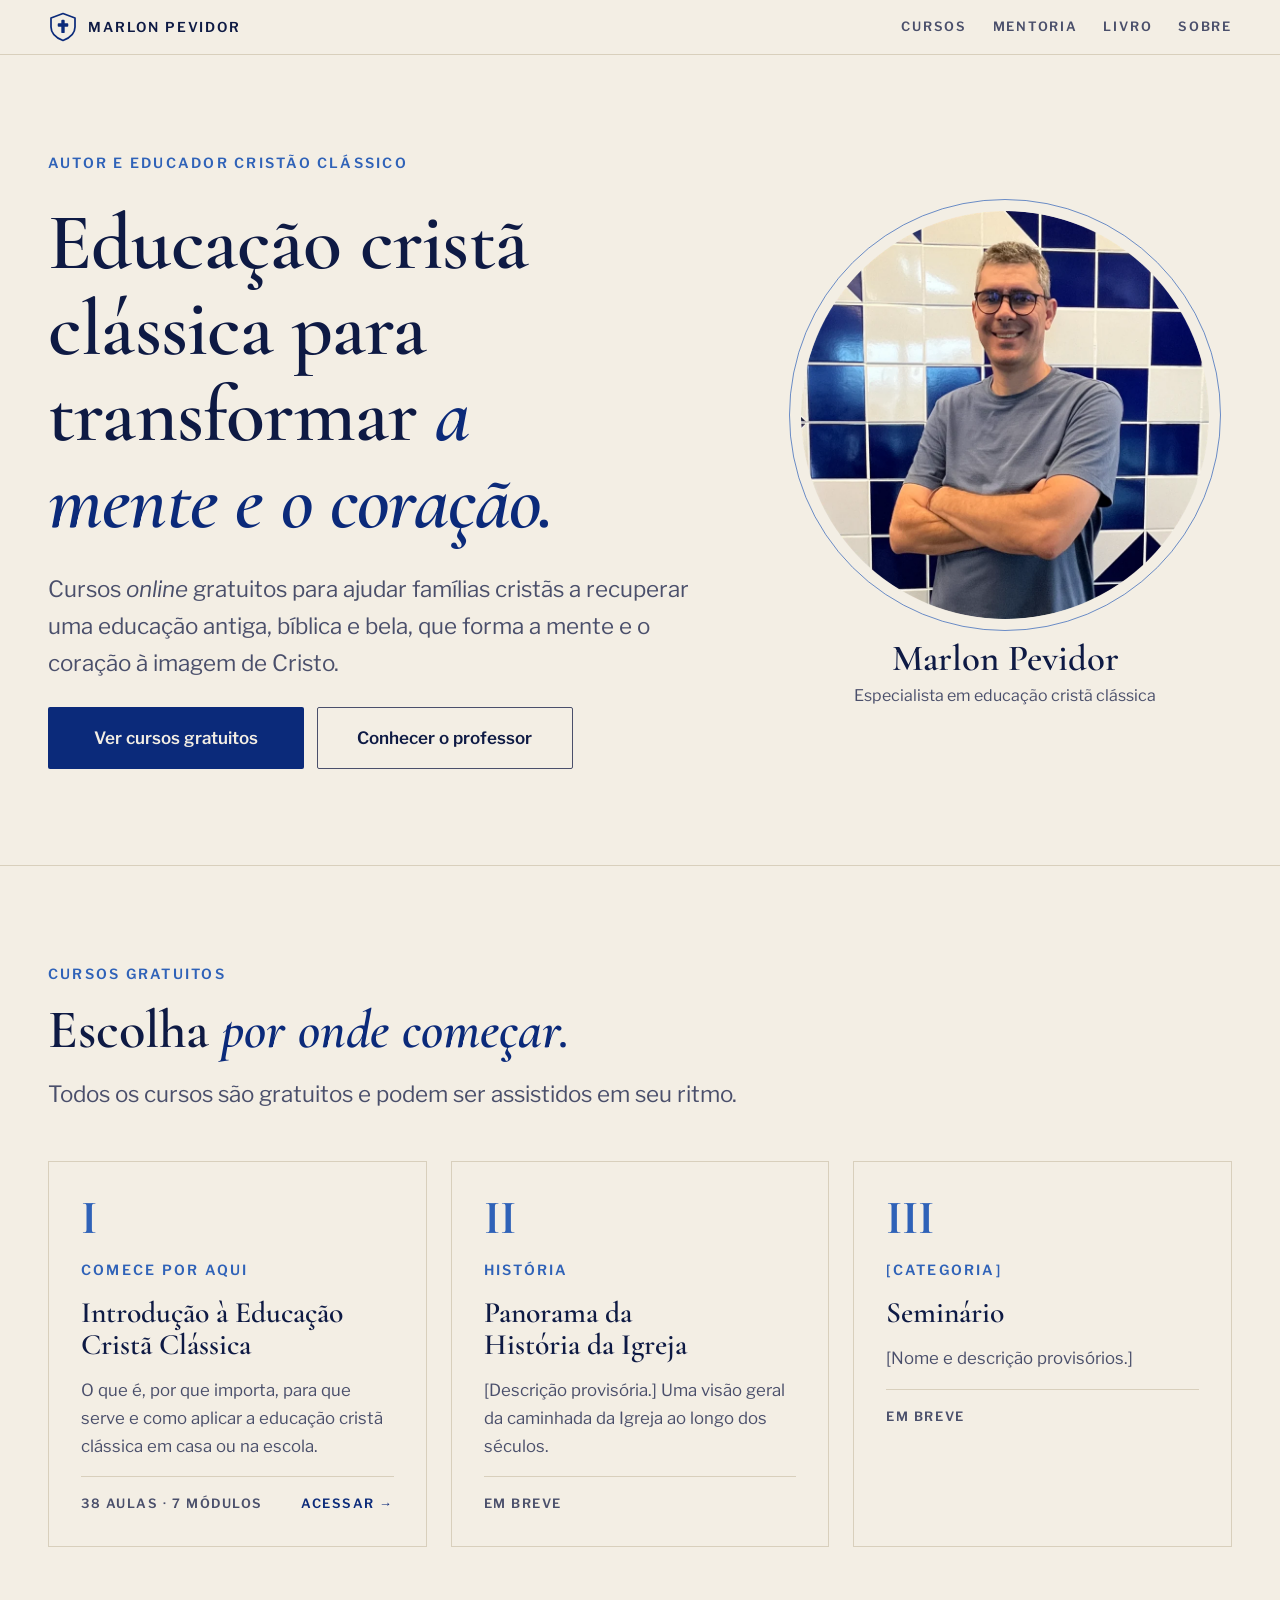
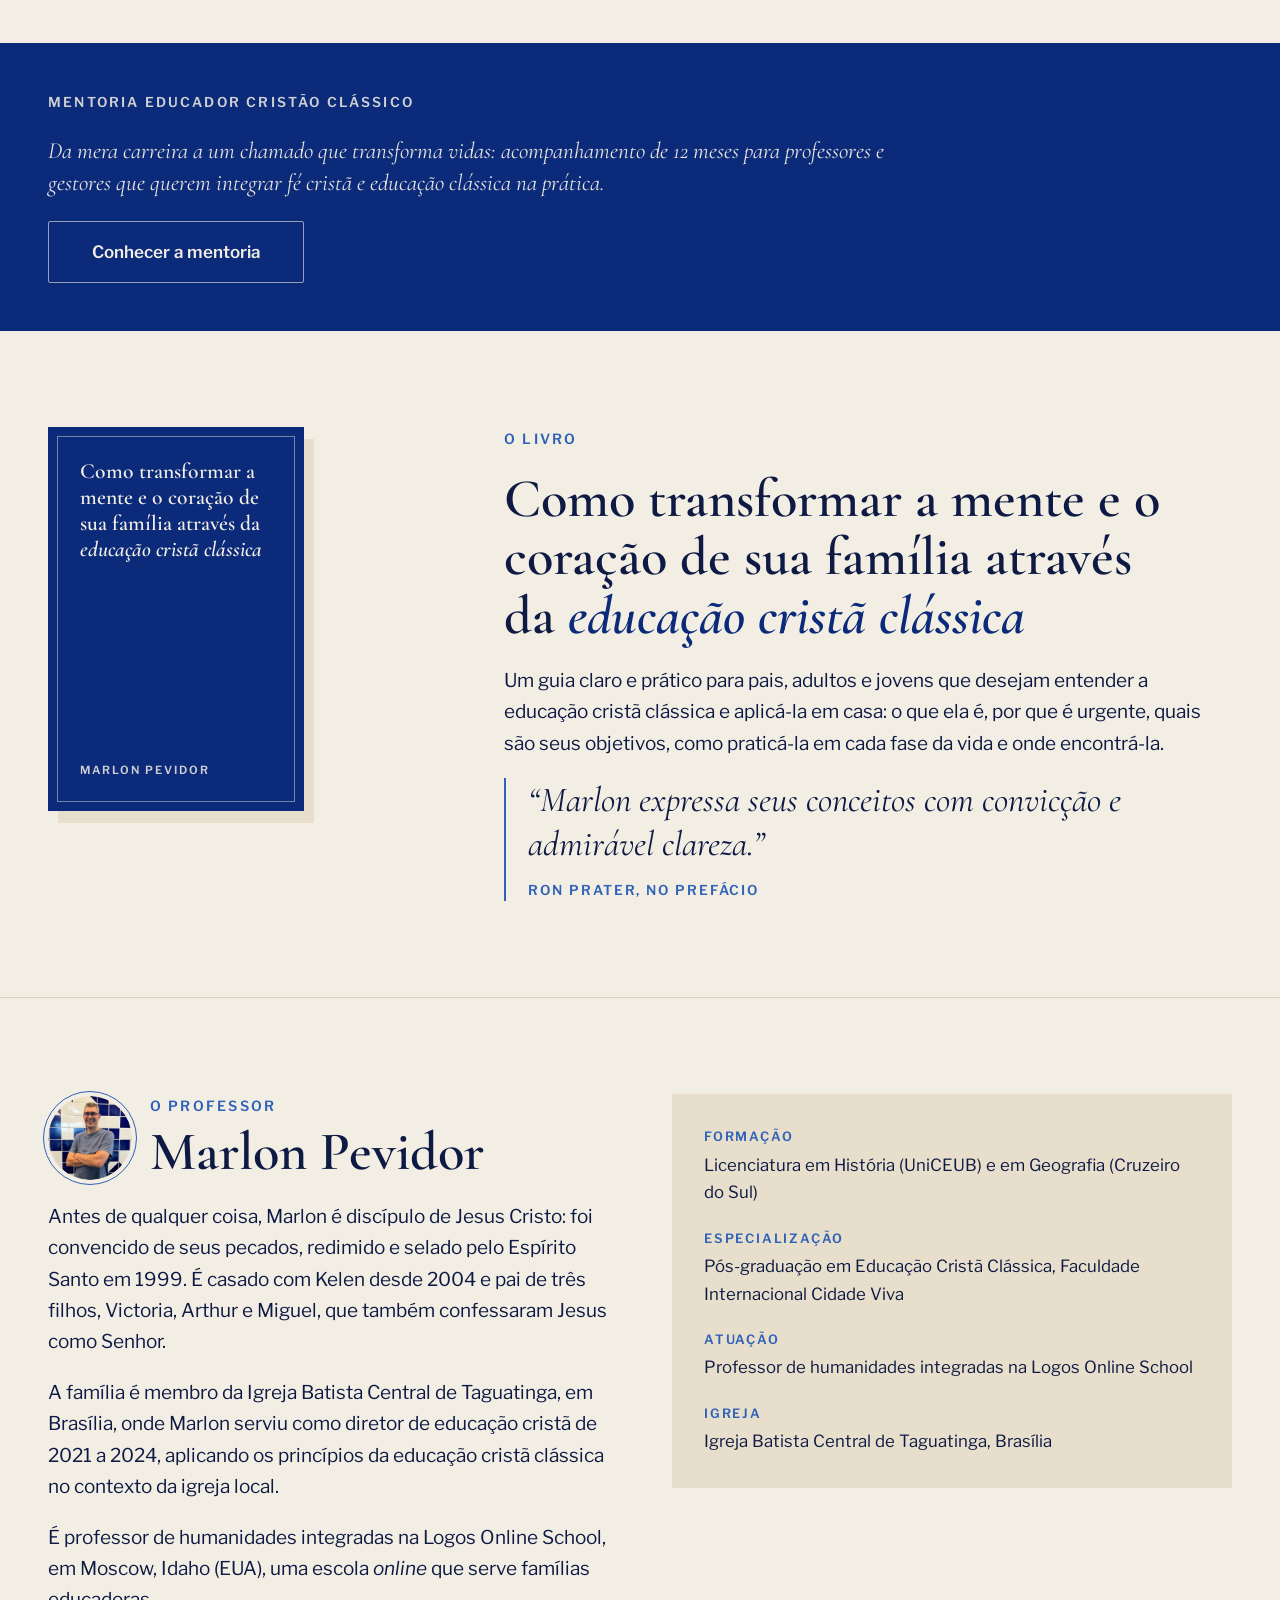
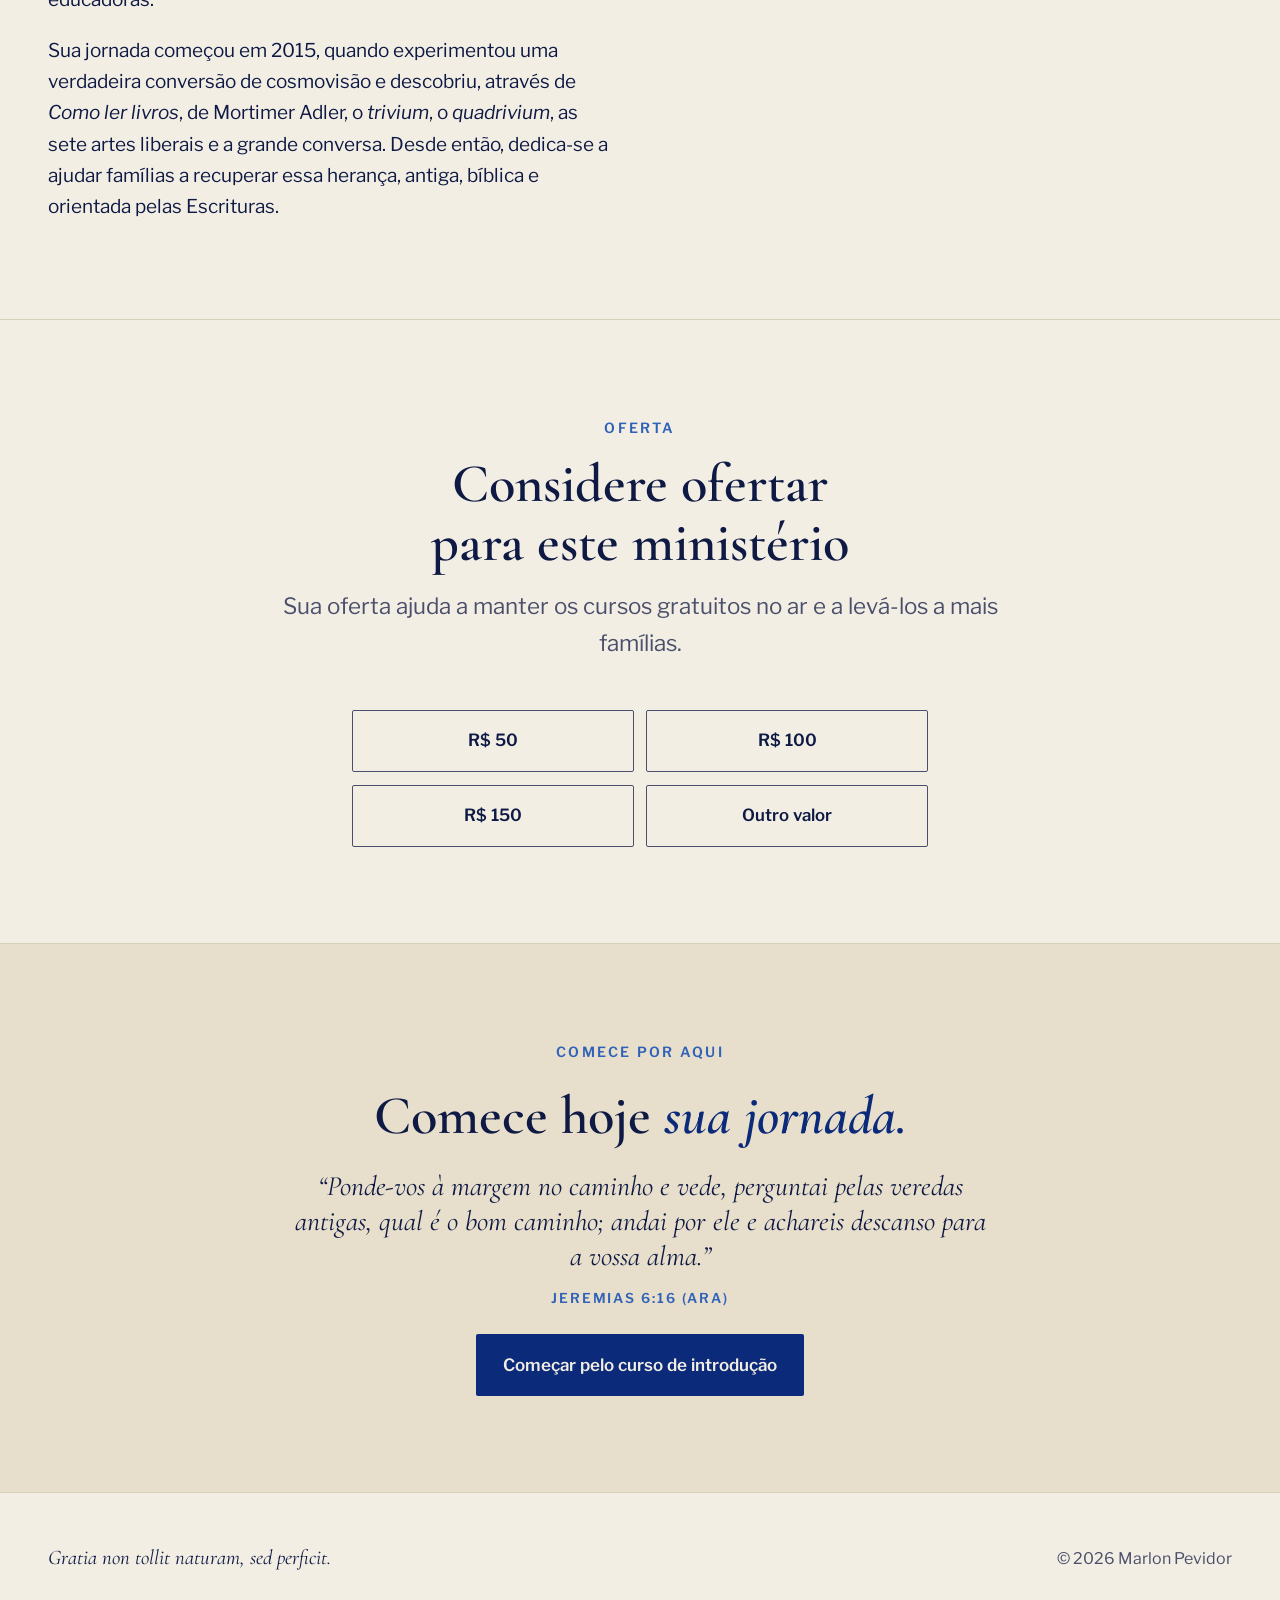
==== index.html @ e021adc0 "Página inicial: Mentoria desce até a faixa, nome abaixo da foto, foto ao lado de "O professor" - Men" ====
<!doctype html>
<html lang="pt-BR">
<head>
<meta charset="utf-8">
<meta name="viewport" content="width=device-width, initial-scale=1, viewport-fit=cover">
<title>Marlon Pevidor · Educação Cristã Clássica</title>
<meta name="description" content="Cursos online gratuitos de educação cristã clássica e história da Igreja, com o professor Marlon Pevidor.">
<link rel="canonical" href="https://marlonpevidor.pages.dev/">
<meta property="og:type" content="website">
<meta property="og:locale" content="pt_BR">
<meta property="og:site_name" content="Marlon Pevidor">
<meta property="og:url" content="https://marlonpevidor.pages.dev/">
<meta property="og:title" content="Marlon Pevidor · Educação Cristã Clássica">
<meta property="og:description" content="Cursos online gratuitos para formar a mente e o coração de sua família.">
<meta property="og:image" content="https://marlonpevidor.pages.dev/compartilhar.png?v=9">
<meta property="og:image:width" content="1200">
<meta property="og:image:height" content="630">
<meta name="twitter:card" content="summary_large_image">
<script>
  // Links antigos (…/#aula-3) continuam funcionando
  if (/^#aula-\d+$/.test(location.hash)) location.replace("iecc/" + location.hash);
</script>
<link rel="icon" href="favicon.svg" type="image/svg+xml">
<link rel="icon" href="favicon-32.png" type="image/png" sizes="32x32">
<link rel="icon" href="icon-192.png" type="image/png" sizes="192x192">
<link rel="apple-touch-icon" href="apple-touch-icon.png">
<link rel="preconnect" href="https://fonts.googleapis.com">
<link rel="preconnect" href="https://fonts.gstatic.com" crossorigin>
<link rel="stylesheet" href="https://fonts.googleapis.com/css2?family=Cormorant+Garamond:ital,wght@0,500;0,600;0,700;1,500;1,600&family=Libre+Franklin:wght@400;500;600&display=swap">
<link rel="stylesheet" href="estilo.css">
</head>
<body>

<header class="topbar">
  <div class="wrap">
    <a class="brand" href="./" title="Página inicial"><svg class="crest" viewBox="0 0 40 40" aria-hidden="true"><path d="M20 2 L36 8 V20 C36 29 28 35 20 38 C12 35 4 29 4 20 V8 Z" fill="none" stroke="currentColor" stroke-width="2.3" stroke-linejoin="round"/><g transform="translate(9.76 8.96) scale(0.08)" fill="currentColor"><path d="M216,92v24a16,16,0,0,1-16,16H156v92a16,16,0,0,1-16,16H116a16,16,0,0,1-16-16V132H56a16,16,0,0,1-16-16V92A16,16,0,0,1,56,76h44V32a16,16,0,0,1,16-16h24a16,16,0,0,1,16,16V76h44A16,16,0,0,1,216,92Z"/></g></svg><span>Marlon Pevidor</span></a>
    <nav aria-label="Menu">
      <a href="#cursos">Cursos</a>
      <a href="#mentoria">Mentoria</a>
      <a href="#livro">Livro</a>
      <a href="#professor">Sobre</a>
    </nav>
  </div>
</header>

<main id="inicio">

  <section class="hero">
    <div class="wrap">
      <div class="hero-copy">
        <p class="caps">Autor e educador cristão clássico</p>
        <h1>Educação cristã clássica para transformar <em>a mente e o coração.</em></h1>
        <p class="lede">Cursos <em>online</em> gratuitos para ajudar famílias cristãs a recuperar uma educação antiga, bíblica e bela, que forma a mente e o coração à imagem de Cristo.</p>
        <div class="actions">
          <a class="btn btn-primary" href="#cursos">Ver cursos gratuitos</a>
          <a class="btn btn-ghost" href="#professor">Conhecer o professor</a>
        </div>
      </div>
      <figure class="portrait">
        <span class="ring"><img src="assets/marlon.webp" alt="Professor Marlon Pevidor sorrindo, de óculos e braços cruzados, diante de uma parede de azulejos azuis e creme" width="840" height="840"></span>
        <figcaption>
          <strong>Marlon Pevidor</strong>
          <span>Especialista em educação cristã clássica</span>
        </figcaption>
      </figure>
    </div>
  </section>

  <section id="cursos">
    <div class="wrap">
      <div class="head">
        <p class="caps">Cursos gratuitos</p>
        <h2>Escolha <em>por onde começar.</em></h2>
        <p class="lede">Todos os cursos são gratuitos e podem ser assistidos em seu ritmo.</p>
      </div>
      <div class="pillars">
        <a class="pillar" href="iecc/">
          <span class="numeral" aria-hidden="true">I</span>
          <p class="caps">Comece por aqui</p>
          <h3>Introdução à Educação Cristã Clássica</h3>
          <p>O que é, por que importa, para que serve e como aplicar a educação cristã clássica em casa ou na escola.</p>
          <div class="go"><span>38 aulas · 7 módulos</span><span>Acessar →</span></div>
        </a>
        <div class="pillar">
          <span class="numeral" aria-hidden="true">II</span>
          <p class="caps">História</p>
          <h3>Panorama da História da Igreja</h3>
          <p>[Descrição provisória.] Uma visão geral da caminhada da Igreja ao longo dos séculos.</p>
          <div class="go"><span>Em breve</span></div>
        </div>
        <div class="pillar">
          <span class="numeral" aria-hidden="true">III</span>
          <p class="caps">[Categoria]</p>
          <h3>Seminário</h3>
          <p>[Nome e descrição provisórios.]</p>
          <div class="go"><span>Em breve</span></div>
        </div>
      </div>
    </div>
  </section>

  <section class="band" id="mentoria" aria-label="Mentoria">
    <div class="wrap">
      <span class="label">Mentoria Educador Cristão Clássico</span>
      <p class="note">Da mera carreira a um chamado que transforma vidas: acompanhamento de 12 meses para professores e gestores que querem integrar fé cristã e educação clássica na prática.</p>
      <div class="actions"><a class="btn btn-ghost band-btn" href="mentoria/">Conhecer a mentoria</a></div>
    </div>
  </section>

  <section class="about" id="livro">
    <div class="wrap">
      <div class="book-cover" aria-hidden="true">
        <div class="t">Como transformar a mente e o coração de sua família através da <em>educação cristã clássica</em></div>
        <div class="a">Marlon Pevidor</div>
      </div>
      <div class="stack">
        <p class="caps">O livro</p>
        <h2>Como transformar a mente e o coração de sua família através da <em>educação cristã clássica</em></h2>
        <p>Um guia claro e prático para pais, adultos e jovens que desejam entender a educação cristã clássica e aplicá-la em casa: o que ela é, por que é urgente, quais são seus objetivos, como praticá-la em cada fase da vida e onde encontrá-la.</p>
        <blockquote>
          <p>“Marlon expressa seus conceitos com convicção e admirável clareza.”</p>
          <cite>Ron Prater, no prefácio</cite>
        </blockquote>
      </div>
    </div>
  </section>

  <section class="story" id="professor">
    <div class="wrap">
      <div class="stack">
        <div class="byline">
          <img src="assets/marlon.webp" alt="" width="840" height="840" loading="lazy">
          <div>
            <p class="caps">O professor</p>
            <h2>Marlon Pevidor</h2>
          </div>
        </div>
        <p>Antes de qualquer coisa, Marlon é discípulo de Jesus Cristo: foi convencido de seus pecados, redimido e selado pelo Espírito Santo em 1999. É casado com Kelen desde 2004 e pai de três filhos, Victoria, Arthur e Miguel, que também confessaram Jesus como Senhor.</p>
        <p>A família é membro da Igreja Batista Central de Taguatinga, em Brasília, onde Marlon serviu como diretor de educação cristã de 2021 a 2024, aplicando os princípios da educação cristã clássica no contexto da igreja local.</p>
        <p>É professor de humanidades integradas na Logos Online School, em Moscow, Idaho (EUA), uma escola <em>online</em> que serve famílias educadoras.</p>
        <p>Sua jornada começou em 2015, quando experimentou uma verdadeira conversão de cosmovisão e descobriu, através de <em>Como ler livros</em>, de Mortimer Adler, o <em>trivium</em>, o <em>quadrivium</em>, as sete artes liberais e a grande conversa. Desde então, dedica-se a ajudar famílias a recuperar essa herança, antiga, bíblica e orientada pelas Escrituras.</p>
      </div>
      <dl class="facts">
        <div><dt>Formação</dt><dd>Licenciatura em História (UniCEUB) e em Geografia (Cruzeiro do Sul)</dd></div>
        <div><dt>Especialização</dt><dd>Pós-graduação em Educação Cristã Clássica, Faculdade Internacional Cidade Viva</dd></div>
        <div><dt>Atuação</dt><dd>Professor de humanidades integradas na Logos Online School</dd></div>
        <div><dt>Igreja</dt><dd>Igreja Batista Central de Taguatinga, Brasília</dd></div>
      </dl>
    </div>
  </section>

  <section class="center" id="ofertar">
    <div class="wrap">
      <div class="head">
        <p class="caps">Oferta</p>
        <h2>Considere ofertar para este ministério</h2>
        <p class="lede">Sua oferta ajuda a manter os cursos gratuitos no ar e a levá-los a mais famílias.</p>
      </div>
      <div class="pix-box" id="ofertar-box">
        <div class="pix-valores"></div>
        <div class="pix-resultado" hidden>
          <p class="pix-titulo"></p>
          <div class="pix-qr"></div>
          <p class="pix-ajuda">No celular: toque em <strong>Copiar código Pix</strong>, abra o <em>app</em> de seu banco, vá em <strong>Pix → Copia e Cola</strong> e cole. No computador: escaneie o <em>QR Code</em> com o <em>app</em> do banco.</p>
          <textarea readonly aria-label="Código Pix copia e cola"></textarea>
          <button type="button" class="btn btn-primary pix-copiar">Copiar código Pix</button>
        </div>
      </div>
    </div>
  </section>

  <section class="final">
    <div class="wrap">
      <p class="caps">Comece por aqui</p>
      <h2>Comece hoje <em>sua jornada.</em></h2>
      <blockquote class="center-quote">
        <p>“Ponde-vos à margem no caminho e vede, perguntai pelas veredas antigas, qual é o bom caminho; andai por ele e achareis descanso para a vossa alma.”</p>
        <cite>Jeremias 6:16 (ARA)</cite>
      </blockquote>
      <div class="actions"><a class="btn btn-primary" href="iecc/">Começar pelo curso de introdução</a></div>
    </div>
  </section>

</main>

<footer>
  <div class="wrap">
    <em lang="la">Gratia non tollit naturam, sed perficit.</em>
    <span>© <span id="year">2026</span> Marlon Pevidor</span>
  </div>
</footer>
<script>document.getElementById("year").textContent = new Date().getFullYear();</script>
<script src="qrcode.js"></script>
<script src="pix.js"></script>
</body>
</html>
---- estilo.css ----
/* =====================================================================
   Estilo único do site do professor Marlon Pevidor.
   Modelo estético da página da mentoria: tipografia de livro (Cormorant
   Garamond) com texto em Libre Franklin, paleta tirada da foto (azulejo
   cobalto e creme), seções separadas por linhas finas, rótulos azuis.
   ===================================================================== */
:root {
  --paper: #F3EEE4;      /* azulejo creme, mais claro */
  --paper-2: #E7DECB;    /* azulejo creme */
  --ink: #0E1A44;        /* azul-marinho profundo */
  --ink-soft: #4A4F6B;   /* cinza-azulado da camisa */
  --cobalt: #0B2A7A;     /* azulejo cobalto */
  --azure: #2F62B8;      /* reflexo no azulejo, versão legível */
  --rule: #D8CFBC;
  --on-cobalt: #F3EEE4;
  --stage: #0E1A44;      /* fundo do vídeo */
  --font-display: "Cormorant Garamond", "EB Garamond", Garamond, "Times New Roman", serif;
  --font-body: "Libre Franklin", "Helvetica Neue", Arial, sans-serif;
  --measure: 62ch;
  --wide: 74rem;
  /* Medidas únicas de espaçamento: todas as camadas usam as mesmas */
  --gutter: clamp(28px, 6vw, 40px);       /* margem lateral do conteúdo */
  --section-y: clamp(64px, 10vw, 96px);   /* espaço acima e abaixo de cada camada */
  --box-pad: clamp(22px, 5vw, 32px);      /* espaço interno de cartões e caixas */
}
@media (prefers-color-scheme: dark) {
  :root:not([data-theme="light"]) {
    --paper: #0B1432; --paper-2: #122047; --ink: #EFE8DA; --ink-soft: #B4BAD0;
    --cobalt: #7FB6EC; --azure: #79B5EC; --rule: #243160; --on-cobalt: #0B1432; --stage: #050B22;
    color-scheme: dark;
  }
}
:root[data-theme="dark"] {
  --paper: #0B1432; --paper-2: #122047; --ink: #EFE8DA; --ink-soft: #B4BAD0;
  --cobalt: #7FB6EC; --azure: #79B5EC; --rule: #243160; --on-cobalt: #0B1432; --stage: #050B22;
  color-scheme: dark;
}

*, *::before, *::after { box-sizing: border-box; }
html { scroll-behavior: smooth; scroll-padding-top: 5rem; }
@media (prefers-reduced-motion: reduce) { html { scroll-behavior: auto; } }
body {
  margin: 0;
  background: var(--paper);
  color: var(--ink);
  font-family: var(--font-body);
  font-size: 1.1875rem;
  line-height: 1.65;
  -webkit-font-smoothing: antialiased;
}
img { max-width: 100%; display: block; }
a { color: var(--cobalt); }
a:focus-visible, summary:focus-visible, button:focus-visible { outline: 2px solid var(--azure); outline-offset: 3px; border-radius: 2px; }

.wrap {
  max-width: calc(var(--wide) + 2 * var(--gutter));
  margin-inline: auto;
  padding-left: max(var(--gutter), env(safe-area-inset-left, 0px));
  padding-right: max(var(--gutter), env(safe-area-inset-right, 0px));
}
section { padding-block: var(--section-y); }
section + section { border-top: 1px solid var(--rule); }

/* escala tipográfica */
.caps {
  font-family: var(--font-body);
  font-weight: 600;
  font-size: 0.875rem;
  letter-spacing: 0.16em;
  text-transform: uppercase;
  color: var(--azure);
  margin: 0;
}
h1, h2, h3 { font-family: var(--font-display); font-weight: 600; line-height: 1.08; margin: 0; text-wrap: balance; }
h1 { font-size: clamp(2.9rem, 6.8vw, 5rem); letter-spacing: -0.01em; }
h2 { font-size: clamp(2.2rem, 4.6vw, 3.4rem); }
h3 { font-size: clamp(1.6rem, 2.4vw, 1.85rem); }
h1 em, h2 em, h3 em { font-style: italic; color: var(--cobalt); }
p { margin: 0; max-width: var(--measure); }
.lede { font-size: clamp(1.25rem, 1.8vw, 1.4rem); color: var(--ink-soft); }
.stack { display: grid; gap: 1.2rem; align-content: start; }
.head { display: grid; gap: 1rem; margin-bottom: clamp(2rem, 4vw, 3rem); max-width: 50rem; }
i[lang="la"], em { font-style: italic; }

/* botões */
.btn {
  display: inline-flex; align-items: center; justify-content: center; gap: 0.6rem;
  font-family: var(--font-body); font-weight: 600; font-size: 1.0625rem;
  padding: 1rem 1.6rem;
  border-radius: 2px;
  border: 1px solid transparent;
  text-decoration: none;
  text-align: center;
  cursor: pointer;
  transition: transform .15s ease, background-color .15s ease;
}
.btn-primary { background: var(--cobalt); color: var(--on-cobalt); }
.btn-primary:hover { transform: translateY(-1px); }
.btn-ghost { background: transparent; color: var(--ink); border-color: var(--ink-soft); }
.btn-ghost:hover { background: var(--paper-2); }
.actions { display: flex; flex-wrap: wrap; gap: 0.8rem; }
.actions .btn { min-width: 16rem; }   /* botões lado a lado com a mesma largura */

/* barra superior */
.topbar { position: sticky; top: env(safe-area-inset-top, 0px); z-index: 20; background: var(--paper); border-bottom: 1px solid var(--rule); }
body::before { content: ""; position: fixed; inset: 0 0 auto; height: env(safe-area-inset-top, 0px); z-index: 30; background: var(--paper); }
.topbar .wrap { display: flex; align-items: center; justify-content: space-between; gap: 1rem; padding-block: 0.75rem; }
.brand { display: inline-flex; align-items: center; gap: .65rem; font-family: var(--font-body); font-weight: 600; letter-spacing: 0.14em; font-size: 0.85rem; text-transform: uppercase; color: var(--ink); text-decoration: none; }
.crest { width: 30px; height: 30px; flex: none; color: var(--cobalt); }
.topbar nav { display: flex; flex-wrap: wrap; gap: .4rem 1.6rem; }
.topbar nav a { font-weight: 600; font-size: .8rem; letter-spacing: .14em; text-transform: uppercase; color: var(--ink-soft); text-decoration: none; }
.topbar nav a:hover { color: var(--cobalt); }

/* abertura */
.hero .wrap { display: grid; grid-template-columns: minmax(0, 1.25fr) minmax(0, 0.85fr); gap: clamp(2rem, 5vw, 4.5rem); align-items: center; }
.hero.solo .wrap { grid-template-columns: minmax(0, 1fr); }
.hero-copy { display: grid; gap: 1.6rem; min-width: 0; }
.portrait { margin: 0; isolation: isolate; padding: 12px; max-width: 27rem; justify-self: center; width: 100%; }
.ring { display: block; position: relative; }
.ring::before { content: ""; position: absolute; inset: -12px; border: 1px solid var(--azure); border-radius: 50%; opacity: .7; }
.portrait img { width: 100%; height: auto; aspect-ratio: 1; object-fit: cover; border-radius: 50%; }
.portrait figcaption { margin-top: 1.2rem; display: grid; gap: .15rem; text-align: center; }
.portrait figcaption strong { font-family: var(--font-display); font-size: 1.6rem; font-weight: 600; }
.portrait figcaption span { font-size: 1rem; color: var(--ink-soft); }
.facts-inline { display: flex; flex-wrap: wrap; gap: .4rem 1.6rem; margin: 0; padding: 0; list-style: none; font-size: .85rem; font-weight: 600; letter-spacing: .14em; text-transform: uppercase; color: var(--ink-soft); }

/* faixa cobalto */
.band { background: var(--cobalt); color: var(--on-cobalt); padding-block: clamp(2.2rem, 4vw, 3rem); }
.band .wrap { display: grid; gap: 1.4rem; }
.band .label { font-size: .85rem; font-weight: 600; letter-spacing: .16em; text-transform: uppercase; opacity: .85; }
.band ol { list-style: none; margin: 0; padding: 0; display: grid; grid-template-columns: repeat(6, minmax(0, 1fr)); gap: 1.4rem 1rem; }
.band.three ol { grid-template-columns: repeat(3, minmax(0, 1fr)); gap: 1.4rem 2rem; }
.band li { display: grid; gap: .1rem; align-content: start; border-top: 1px solid color-mix(in srgb, var(--on-cobalt) 35%, transparent); padding-top: .8rem; }
.band .letter { font-family: var(--font-display); font-weight: 700; font-size: clamp(2.4rem, 4vw, 3.2rem); line-height: 1; }
.band .word { font-family: var(--font-display); font-style: italic; font-size: clamp(1.3rem, 2vw, 1.55rem); line-height: 1.2; }
.band .desc { font-size: 1rem; opacity: .85; margin-top: .4rem; }
.band .note { font-family: var(--font-display); font-style: italic; font-size: clamp(1.25rem, 2vw, 1.45rem); line-height: 1.35; max-width: 56rem; opacity: .95; }
section.band + section, section + section.band { border-top: 0; }

/* duas colunas: texto e citação */
.story .wrap { display: grid; grid-template-columns: minmax(0, 1fr) minmax(0, 1fr); gap: clamp(2rem, 5vw, 5rem); align-items: start; }
blockquote { margin: 0; padding-left: 1.4rem; border-left: 2px solid var(--azure); display: grid; gap: .8rem; }
blockquote p { font-family: var(--font-display); font-size: clamp(1.7rem, 3vw, 2.2rem); line-height: 1.25; font-style: italic; }
blockquote cite { font-style: normal; font-size: .85rem; font-weight: 600; letter-spacing: .14em; text-transform: uppercase; color: var(--azure); }

/* dois quadros */
.ledger { display: grid; grid-template-columns: repeat(2, minmax(0, 1fr)); gap: 0; border: 1px solid var(--rule); }
.ledger > div { padding: var(--box-pad); display: grid; gap: 1rem; align-content: start; }
.ledger > div + div { border-left: 1px solid var(--rule); background: var(--paper-2); }
.ledger ul { margin: 0; padding: 0; list-style: none; display: grid; gap: .8rem; }
.ledger li { padding-left: 1.4rem; position: relative; }
.ledger .have li::before { content: "—"; position: absolute; left: 0; color: var(--ink-soft); }
.ledger .missing li::before { content: "✦"; position: absolute; left: 0; color: var(--azure); font-size: .85rem; top: .25rem; }
.ledger .verdict { font-family: var(--font-display); font-size: 1.55rem; font-style: italic; color: var(--cobalt); }

/* público */
.paths { display: grid; grid-template-columns: repeat(2, minmax(0, 1fr)); gap: 1.5rem; margin-bottom: 2.5rem; }
.paths.three { grid-template-columns: repeat(3, minmax(0, 1fr)); margin-bottom: 0; }
.path { border-top: 2px solid var(--cobalt); padding-top: 1.2rem; display: grid; gap: .6rem; align-content: start; }
.fit { display: grid; grid-template-columns: minmax(0, 1.4fr) minmax(0, 1fr); gap: clamp(1.5rem, 4vw, 3rem); }
.fit ul { margin: 0; padding: 0; list-style: none; display: grid; gap: .9rem; }
.fit li { padding-left: 1.6rem; position: relative; }
.fit .yes li::before { content: "✓"; position: absolute; left: 0; color: var(--cobalt); font-weight: 600; }
.fit .no { background: var(--paper-2); padding: var(--box-pad); display: grid; gap: .8rem; align-content: start; }

/* base: Grau I */
.foundation { display: grid; grid-template-columns: repeat(2, minmax(0, 1fr)); gap: 1.5rem 2.5rem; padding: var(--box-pad); background: var(--paper-2); margin-bottom: 1.5rem; }
.foundation > div { display: grid; gap: .6rem; align-content: start; min-width: 0; }
.foundation .caps { grid-column: 1 / -1; }
.method { margin: .2rem 0 0; padding: 0; list-style: none; display: grid; gap: .55rem; }
.method li { display: grid; grid-template-columns: 7.5rem minmax(0, 1fr); gap: .8rem; }
.method i { font-family: var(--font-display); font-size: 1.3rem; color: var(--cobalt); }

/* percurso: graus */
.degrees { border-top: 1px solid var(--rule); }
.degree { display: grid; grid-template-columns: 4.5rem 8rem minmax(0, 1fr) 13rem; gap: 1.5rem; padding-block: 1.5rem; border-bottom: 1px solid var(--rule); align-items: baseline; }
.degree.current { background: var(--paper-2); padding-inline: 1rem; margin-inline: -1rem; }
.degree .num { font-family: var(--font-display); font-weight: 700; font-size: 2.4rem; line-height: 1; color: var(--azure); }
.degree .dur { font-family: var(--font-display); font-size: 1.45rem; font-weight: 600; font-variant-numeric: lining-nums; }
.degree .what { display: grid; gap: .3rem; min-width: 0; }
.degree .what b { font-family: var(--font-display); font-size: 1.45rem; font-weight: 600; }
.degree .role { font-size: 1rem; color: var(--ink-soft); }
.degree .role i { font-family: var(--font-display); font-size: 1.35rem; color: var(--ink); }
.degree .tag { font-size: .8rem; font-weight: 600; letter-spacing: .12em; text-transform: uppercase; color: var(--cobalt); }
.degrees-note { margin-top: 1.8rem; color: var(--ink-soft); }

/* pilares (também os cartões de cursos) */
.pillars { display: grid; grid-template-columns: repeat(3, minmax(0, 1fr)); gap: 1.5rem; }
.pillar { border: 1px solid var(--rule); padding: var(--box-pad); display: grid; gap: 1rem; align-content: start; color: inherit; text-decoration: none; }
.numeral { font-family: var(--font-display); font-weight: 700; font-size: 3rem; line-height: 1; color: var(--azure); }
.pillar ul { margin: 0; padding: 0; list-style: none; display: grid; gap: 1rem; }
.pillar li { display: grid; gap: .2rem; font-size: 1.05rem; color: var(--ink-soft); }
.pillar li b { color: var(--ink); font-weight: 600; }
.pillar > p:not(.caps) { color: var(--ink-soft); font-size: 1.05rem; }
a.pillar { transition: transform .15s ease, border-color .15s ease; }
a.pillar:hover { transform: translateY(-2px); border-color: var(--cobalt); }
.pillar .go { display: flex; justify-content: space-between; gap: 1rem; padding-top: 1rem; border-top: 1px solid var(--rule); font-size: .8rem; font-weight: 600; letter-spacing: .12em; text-transform: uppercase; color: var(--ink-soft); }
a.pillar .go span:last-child { color: var(--cobalt); }

/* três tempos */
.times { display: grid; grid-template-columns: repeat(3, minmax(0, 1fr)); gap: 0; margin-top: 2.5rem; }
.times > div { padding: 1.4rem 1.4rem 0 0; display: grid; gap: .5rem; align-content: start; border-top: 2px solid var(--cobalt); position: relative; }
.times > div::before { content: ""; position: absolute; top: -7px; left: 0; width: 12px; height: 12px; border-radius: 50%; background: var(--paper); border: 2px solid var(--cobalt); }

/* carreira e destino */
.split { display: grid; grid-template-columns: minmax(0, 1fr) minmax(0, 1fr); gap: clamp(2rem, 5vw, 4.5rem); }
.career { margin: 0; padding: 0; list-style: none; display: grid; }
.career li { display: grid; grid-template-columns: 10rem minmax(0, 1fr); gap: 1rem; padding-block: 1rem; border-bottom: 1px solid var(--rule); }
.career li:first-child { border-top: 1px solid var(--rule); }
.career b { font-family: var(--font-display); font-size: 1.4rem; font-weight: 600; line-height: 1.3; }
.career span { color: var(--ink-soft); }
.destiny { margin: 0; padding: 0; list-style: none; display: grid; gap: 1.1rem; counter-reset: d; }
.destiny li { padding-left: 2.8rem; position: relative; counter-increment: d; }
.destiny li::before { content: counter(d, upper-roman); position: absolute; left: 0; top: -.1rem; font-family: var(--font-display); color: var(--azure); font-size: 1.4rem; font-weight: 700; }
.destiny.big li { font-family: var(--font-display); font-size: 1.6rem; font-weight: 600; line-height: 1.3; }
.destiny.big li::before { top: 0; }

/* sobre / livro: imagem e texto */
.about .wrap { display: grid; grid-template-columns: minmax(0, .7fr) minmax(0, 1.3fr); gap: clamp(2rem, 5vw, 4.5rem); align-items: start; }
.about img { width: 100%; height: auto; max-width: 22rem; aspect-ratio: 1; object-fit: cover; border-radius: 50%; }
.facts { display: grid; grid-template-columns: repeat(2, minmax(0, 1fr)); gap: 1.3rem 2rem; margin: 1rem 0 0; padding-top: 1.5rem; border-top: 1px solid var(--rule); }
.facts dt { font-size: .8rem; font-weight: 600; letter-spacing: .14em; text-transform: uppercase; color: var(--azure); }
.facts dd { margin: .25rem 0 0; font-size: 1.05rem; }
.facts div { min-width: 0; }
.book-cover {
  aspect-ratio: 2 / 3; width: 100%; max-width: 16rem; background: var(--cobalt); color: var(--on-cobalt);
  padding: var(--box-pad); display: flex; flex-direction: column; justify-content: space-between;
  outline: 1px solid color-mix(in srgb, var(--on-cobalt) 45%, transparent); outline-offset: -10px;
  box-shadow: 10px 12px 0 var(--paper-2);
}
.book-cover .t { font-family: var(--font-display); font-size: 1.35rem; line-height: 1.2; font-weight: 600; }
.book-cover .a { font-size: .7rem; font-weight: 600; letter-spacing: .18em; text-transform: uppercase; opacity: .85; }

/* perguntas */
.faq { display: grid; max-width: 54rem; }
.faq details { border-bottom: 1px solid var(--rule); }
.faq details:first-child { border-top: 1px solid var(--rule); }
.faq summary { cursor: pointer; list-style: none; padding-block: 1.3rem; font-family: var(--font-display); font-size: 1.6rem; font-weight: 600; line-height: 1.25; display: flex; justify-content: space-between; gap: 1rem; }
.faq summary::-webkit-details-marker { display: none; }
.faq summary::after { content: "+"; font-family: var(--font-body); font-weight: 400; color: var(--azure); }
.faq details[open] summary::after { content: "−"; }
.faq details p { padding-bottom: 1.4rem; color: var(--ink-soft); }

/* chamada final */
.final { background: var(--paper-2); text-align: center; }
.final .wrap { display: grid; justify-items: center; gap: 1.5rem; }
.final p { margin-inline: auto; }
.final .actions { justify-content: center; }
.contact-line { font-size: 1.05rem; color: var(--ink-soft); }
.contact-line span { user-select: all; color: var(--ink); font-variant-numeric: tabular-nums; white-space: nowrap; }

/* sala de aula (páginas de curso) */
.player-grid { display: grid; grid-template-columns: minmax(0, 1fr) 24rem; gap: 1.5rem; align-items: start; }
.stage { border: 1px solid var(--rule); background: var(--paper); }
.video { position: relative; aspect-ratio: 16 / 9; background: var(--stage); }
.video iframe { position: absolute; inset: 0; width: 100%; height: 100%; border: 0; }
.video .placeholder { position: absolute; inset: 0; display: grid; place-content: center; justify-items: center; gap: .4rem; text-align: center; padding: 24px; color: #C3CCE6; }
.video .placeholder svg { width: 56px; height: 56px; margin-bottom: .4rem; }
.video .placeholder strong { font-size: .85rem; font-weight: 600; letter-spacing: .16em; text-transform: uppercase; }
.video .placeholder span { font-size: 1rem; opacity: .8; }
.lesson-info { padding: var(--box-pad); display: grid; gap: .8rem; }
.lesson-info p { color: var(--ink-soft); }
.lesson-nav { display: flex; justify-content: space-between; gap: .8rem; margin-top: .6rem; }
.lesson-nav button { font: inherit; font-size: .9rem; font-weight: 600; padding: .65rem 1rem; background: transparent; color: var(--ink); border: 1px solid var(--ink-soft); border-radius: 2px; cursor: pointer; }
.lesson-nav button:hover:not(:disabled) { background: var(--paper-2); }
.lesson-nav button:disabled { opacity: .35; cursor: default; }
.syllabus { border: 1px solid var(--rule); max-height: 40rem; overflow: auto; background: var(--paper); }
.module-title { position: sticky; top: 0; z-index: 1; background: var(--paper-2); padding: .8rem 1rem; font-size: .75rem; font-weight: 600; letter-spacing: .14em; text-transform: uppercase; color: var(--azure); border-bottom: 1px solid var(--rule); }
.lesson { display: grid; grid-template-columns: 2.2rem minmax(0, 1fr) auto; gap: .6rem; align-items: center; width: 100%; text-align: left; background: none; border: 0; border-bottom: 1px solid var(--rule); padding: .85rem 1rem; color: var(--ink); font: inherit; font-size: 1rem; line-height: 1.35; cursor: pointer; }
.lesson:hover { background: var(--paper-2); }
.lesson.active { background: var(--paper-2); box-shadow: inset 3px 0 0 var(--cobalt); }
.lesson .n { font-family: var(--font-display); font-weight: 700; font-size: 1.25rem; color: var(--azure); }
.lesson .tag { font-size: .62rem; font-weight: 600; letter-spacing: .12em; text-transform: uppercase; color: var(--ink-soft); border: 1px solid var(--rule); padding: 2px 7px; white-space: nowrap; }
.lesson .tag.ok { color: var(--cobalt); border-color: var(--cobalt); }
.progress { padding: .8rem 1rem 0; font-size: .95rem; color: var(--ink-soft); }

/* oferta via Pix */
.pix-box { width: 100%; max-width: 36rem; display: grid; gap: 1rem; justify-items: center; }
.pix-valores { width: 100%; display: grid; grid-template-columns: 1fr 1fr; gap: .8rem; }
.pix-valores button { font: inherit; font-weight: 600; font-size: 1.05rem; padding: 1rem; cursor: pointer; background: transparent; color: var(--ink); border: 1px solid var(--ink-soft); border-radius: 2px; }
.pix-valores button:hover { background: var(--paper); }
.pix-valores button.on { background: var(--cobalt); color: var(--on-cobalt); border-color: var(--cobalt); }
.pix-resultado { width: 100%; display: grid; gap: 1rem; justify-items: center; border-top: 1px solid var(--rule); padding-top: var(--box-pad); margin-top: .5rem; }
.pix-resultado[hidden] { display: none; }
.pix-titulo { font-size: 1.2rem; }
.pix-qr svg { width: 230px; height: 230px; background: #fff; border: 1px solid var(--rule); }
.pix-ajuda { color: var(--ink-soft); font-size: 1rem; }
.pix-resultado textarea { width: 100%; height: 4.5rem; resize: none; font: .8rem/1.4 ui-monospace, Menlo, monospace; color: #4A4F6B; background: #fff; border: 1px solid var(--rule); padding: .6rem; word-break: break-all; }
.pix-copiar { width: 100%; }

/* rodapé */
footer { padding-block: calc(var(--section-y) / 2); border-top: 1px solid var(--rule); }
footer .wrap { display: flex; flex-wrap: wrap; justify-content: space-between; align-items: baseline; gap: 1rem; font-size: 1rem; color: var(--ink-soft); }
footer em { font-family: var(--font-display); font-size: 1.3rem; color: var(--ink); }

/* entrada */
@media (prefers-reduced-motion: no-preference) {
  .hero-copy > * { animation: rise .7s ease both; }
  .hero-copy > *:nth-child(2) { animation-delay: .08s; }
  .hero-copy > *:nth-child(3) { animation-delay: .16s; }
  .hero-copy > *:nth-child(4) { animation-delay: .24s; }
  .portrait img { animation: fade 1s ease both .1s; }
  @keyframes rise { from { transform: translateY(10px); opacity: .01; } to { transform: none; opacity: 1; } }
  @keyframes fade { from { opacity: .01; } to { opacity: 1; } }
}

/* responsivo */
@media (max-width: 960px) {
  .pillars, .paths.three { grid-template-columns: minmax(0, 1fr); }
  .story .wrap, .split, .about .wrap, .fit, .player-grid { grid-template-columns: minmax(0, 1fr); }
  .degree { grid-template-columns: 3.5rem minmax(0, 1fr); gap: .4rem 1.2rem; }
  .degree .num { grid-row: span 3; }
}
@media (max-width: 760px) {
  body { font-size: 1.125rem; }
  .hero .wrap { grid-template-columns: minmax(0, 1fr); }
  .portrait { order: -1; max-width: 18rem; }
  .band ol { grid-template-columns: repeat(3, minmax(0, 1fr)); }
  .band.three ol { grid-template-columns: minmax(0, 1fr); }
  .ledger, .paths, .foundation { grid-template-columns: minmax(0, 1fr); }
  .ledger > div + div { border-left: 0; border-top: 1px solid var(--rule); }
  .times { grid-template-columns: minmax(0, 1fr); gap: 1.5rem; border-left: 2px solid var(--cobalt); padding-left: 1.4rem; }
  .times > div { border-top: 0; padding: 0; }
  .times > div::before { left: calc(-1.4rem - 7px); top: .45rem; }
  .career li, .method li { grid-template-columns: minmax(0, 1fr); gap: .2rem; }
  .facts { grid-template-columns: minmax(0, 1fr); }
  .actions { flex-direction: column; align-items: stretch; width: 100%; }
  .actions .btn { min-width: 0; }
  /* topo no celular: marca e menu centralizados em duas linhas */
  .topbar .wrap { flex-direction: column; gap: .5rem; padding-block: .7rem; }
  .topbar nav { justify-content: center; gap: .3rem 1.4rem; }
  .topbar nav a { font-size: .72rem; line-height: 1; }
  .brand { font-size: .78rem; }
  .about img, .book-cover { margin-inline: auto; }
  footer .wrap { flex-direction: column; align-items: center; text-align: center; }
}
@media (max-width: 400px) {
  .band ol { grid-template-columns: repeat(2, minmax(0, 1fr)); }
  .band.three ol { grid-template-columns: minmax(0, 1fr); }
}

/* seção centralizada (oferta) */
.center .wrap { display: grid; justify-items: center; text-align: center; }
.center .head { justify-items: center; }
.center p { margin-inline: auto; }
.band .band-btn { color: var(--on-cobalt); border-color: color-mix(in srgb, var(--on-cobalt) 60%, transparent); }
.band .band-btn:hover { background: color-mix(in srgb, var(--on-cobalt) 12%, transparent); }
.story .facts { margin: 0; align-self: start; grid-template-columns: minmax(0, 1fr); border-top: 0; padding: var(--box-pad); background: var(--paper-2); }
.center-quote { border-left: 0; padding-left: 0; justify-items: center; max-width: 44rem; }
.center-quote p { font-size: clamp(1.4rem, 2.4vw, 1.75rem); max-width: none; }
.about.solo .wrap { grid-template-columns: minmax(0, 1fr); }

/* nome maior abaixo da foto da abertura */
.portrait figcaption strong { font-size: clamp(1.9rem, 3vw, 2.3rem); line-height: 1.15; }

/* rótulo + título com a foto pequena em círculo à esquerda (seção "O professor") */
.byline { display: flex; align-items: center; gap: 1.1rem; }
.byline > div { display: grid; gap: .35rem; }
.byline img { width: 84px; height: 84px; flex: none; border-radius: 50%; object-fit: cover; outline: 1px solid var(--azure); outline-offset: 4px; }
@media (max-width: 760px) { .byline img { width: 68px; height: 68px; } }
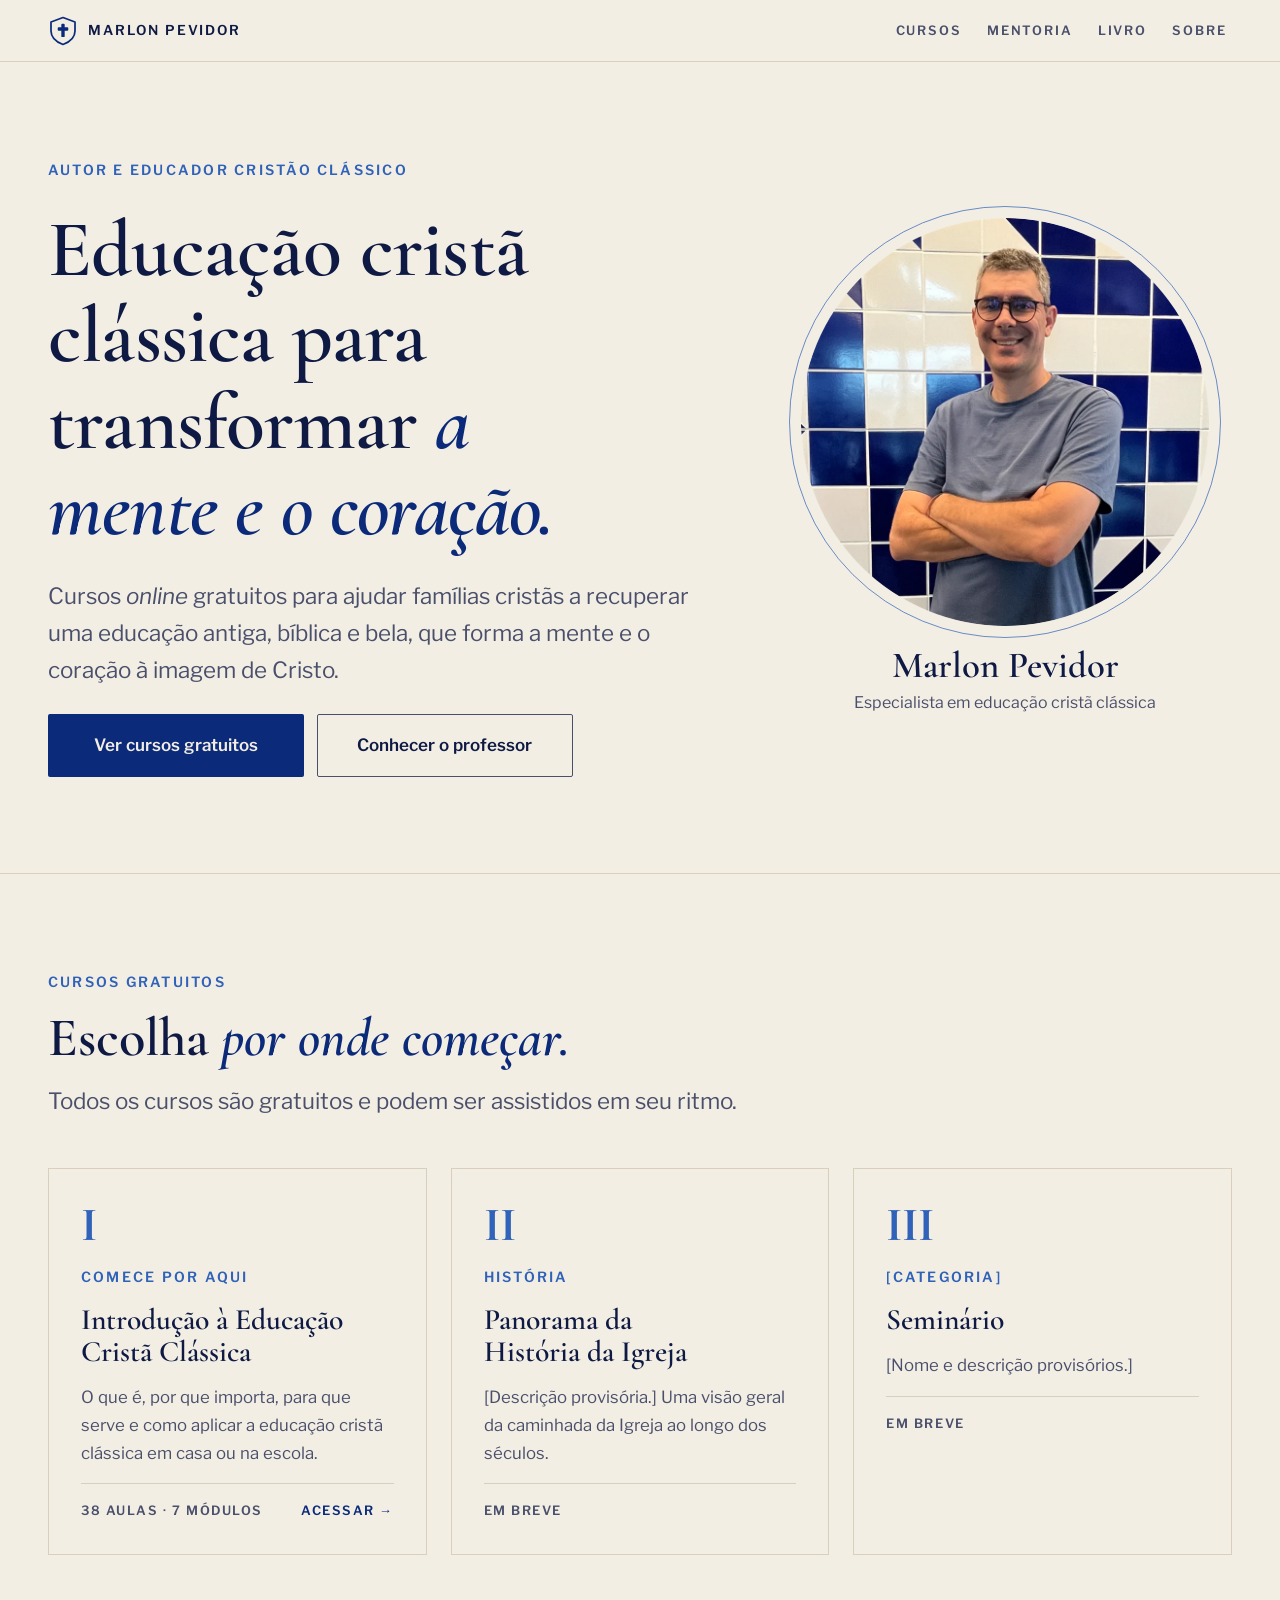
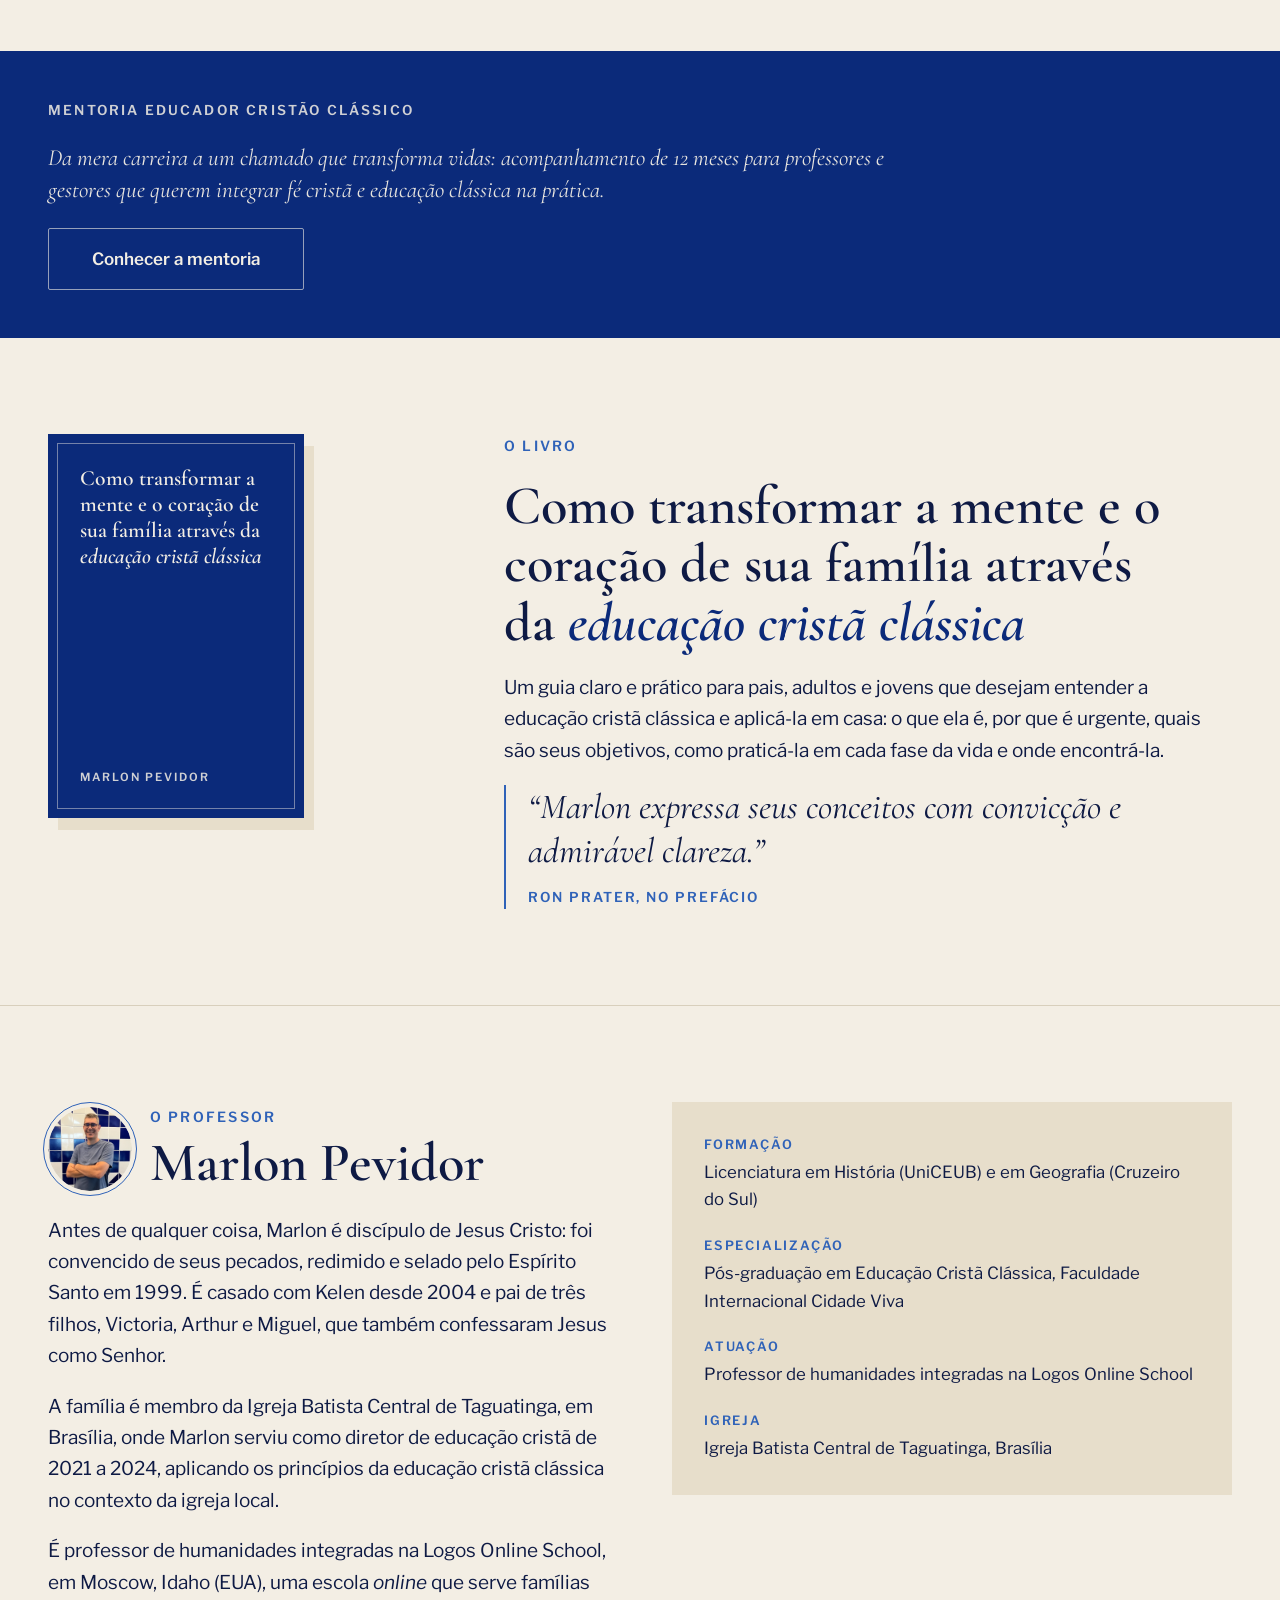
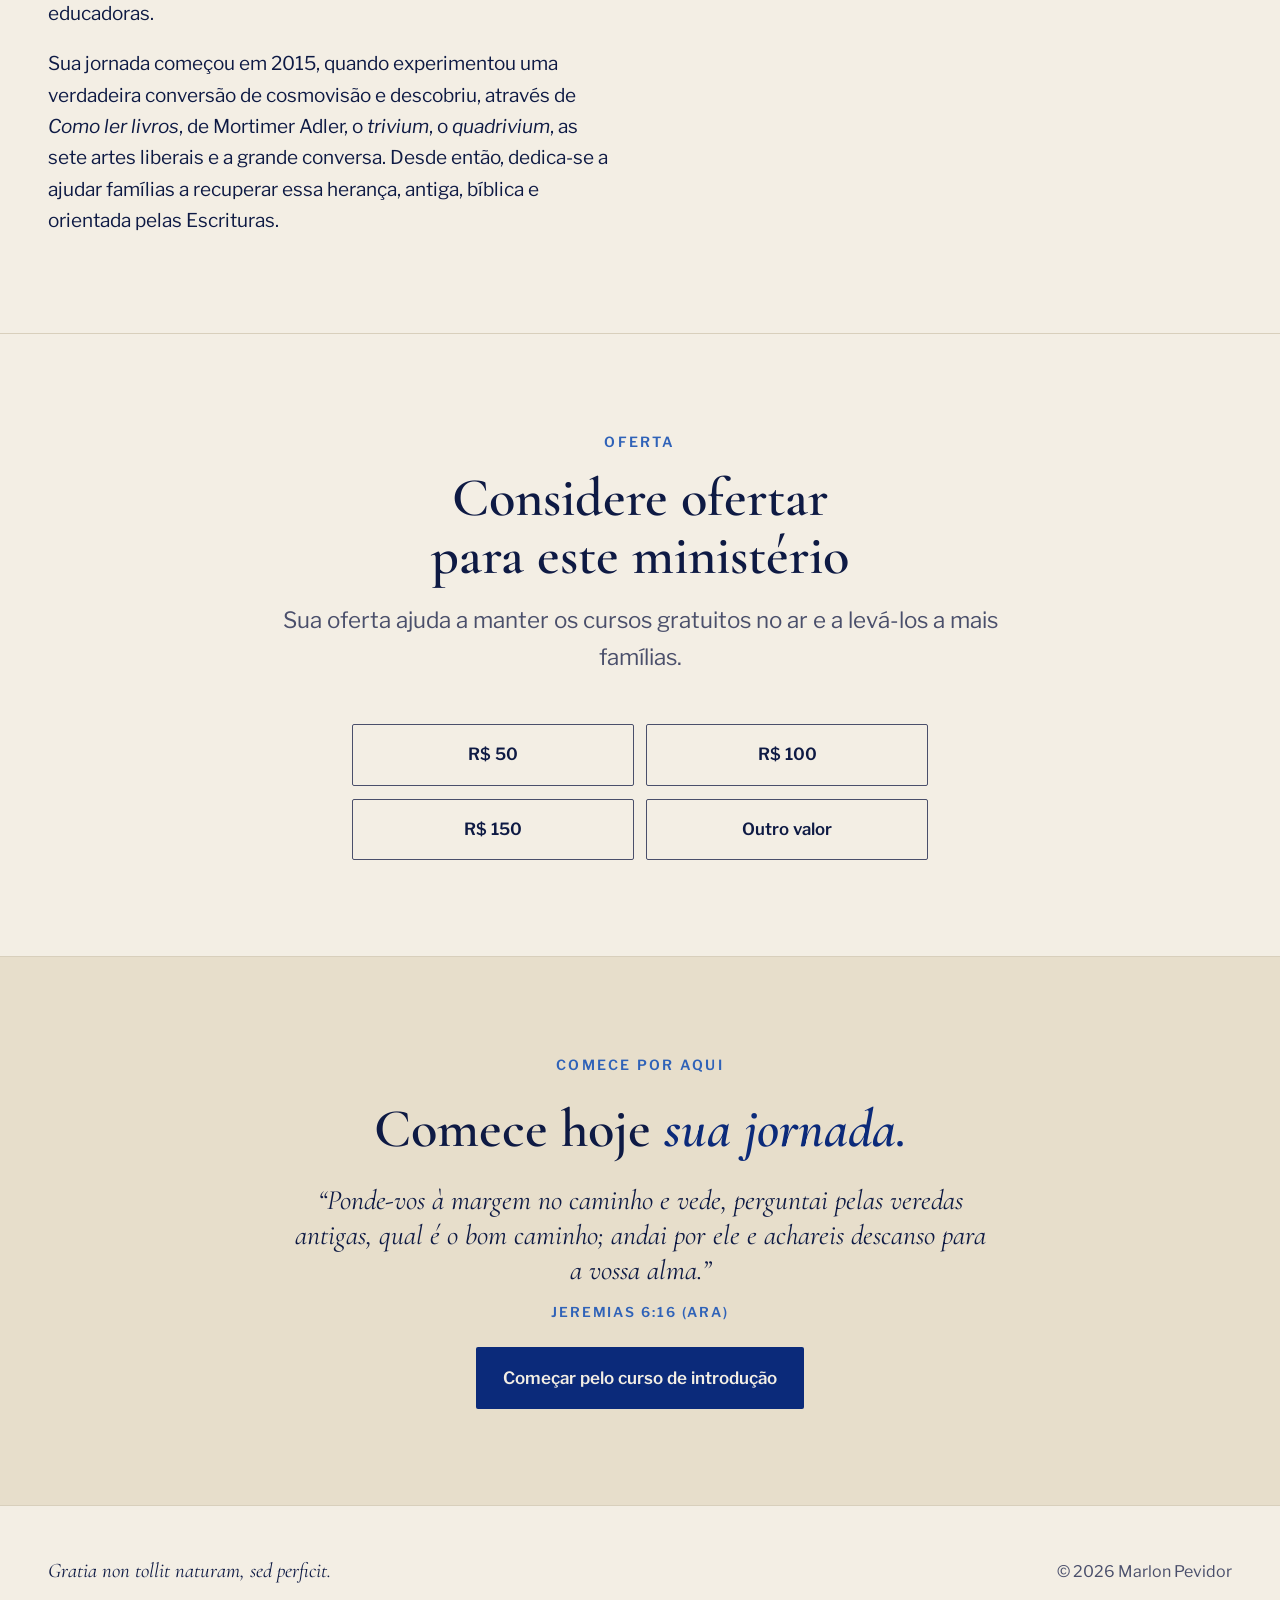
==== commit c8c59bc8: "Simetria óptica das camadas, menu mais espaçado no celular, marca sobe ao topo - Mede a simetria pel" ====
--- a/index.html
+++ b/index.html
@@ -12,7 +12,7 @@
 <meta property="og:url" content="https://marlonpevidor.pages.dev/">
 <meta property="og:title" content="Marlon Pevidor · Educação Cristã Clássica">
 <meta property="og:description" content="Cursos online gratuitos para formar a mente e o coração de sua família.">
-<meta property="og:image" content="https://marlonpevidor.pages.dev/compartilhar.png?v=9">
+<meta property="og:image" content="https://marlonpevidor.pages.dev/compartilhar.png?v=10">
 <meta property="og:image:width" content="1200">
 <meta property="og:image:height" content="630">
 <meta name="twitter:card" content="summary_large_image">
@@ -28,12 +28,13 @@
 <link rel="preconnect" href="https://fonts.gstatic.com" crossorigin>
 <link rel="stylesheet" href="https://fonts.googleapis.com/css2?family=Cormorant+Garamond:ital,wght@0,500;0,600;0,700;1,500;1,600&family=Libre+Franklin:wght@400;500;600&display=swap">
 <link rel="stylesheet" href="estilo.css">
+<script src="site.js" defer></script>
 </head>
 <body>
 
 <header class="topbar">
   <div class="wrap">
-    <a class="brand" href="./" title="Página inicial"><svg class="crest" viewBox="0 0 40 40" aria-hidden="true"><path d="M20 2 L36 8 V20 C36 29 28 35 20 38 C12 35 4 29 4 20 V8 Z" fill="none" stroke="currentColor" stroke-width="2.3" stroke-linejoin="round"/><g transform="translate(9.76 8.96) scale(0.08)" fill="currentColor"><path d="M216,92v24a16,16,0,0,1-16,16H156v92a16,16,0,0,1-16,16H116a16,16,0,0,1-16-16V132H56a16,16,0,0,1-16-16V92A16,16,0,0,1,56,76h44V32a16,16,0,0,1,16-16h24a16,16,0,0,1,16,16V76h44A16,16,0,0,1,216,92Z"/></g></svg><span>Marlon Pevidor</span></a>
+    <a class="brand" href="#top" title="Voltar ao início da página"><svg class="crest" viewBox="0 0 40 40" aria-hidden="true"><path d="M20 2 L36 8 V20 C36 29 28 35 20 38 C12 35 4 29 4 20 V8 Z" fill="none" stroke="currentColor" stroke-width="2.3" stroke-linejoin="round"/><g transform="translate(9.76 8.96) scale(0.08)" fill="currentColor"><path d="M216,92v24a16,16,0,0,1-16,16H156v92a16,16,0,0,1-16,16H116a16,16,0,0,1-16-16V132H56a16,16,0,0,1-16-16V92A16,16,0,0,1,56,76h44V32a16,16,0,0,1,16-16h24a16,16,0,0,1,16,16V76h44A16,16,0,0,1,216,92Z"/></g></svg><span>Marlon Pevidor</span></a>
     <nav aria-label="Menu">
       <a href="#cursos">Cursos</a>
       <a href="#mentoria">Mentoria</a>
--- a/estilo.css
+++ b/estilo.css
@@ -37,7 +37,9 @@
 }
 
 *, *::before, *::after { box-sizing: border-box; }
-html { scroll-behavior: smooth; scroll-padding-top: 5rem; }
+/* A rolagem para logo abaixo da barra do topo; o "- 1px" esconde a linha de cima da camada
+   sob a linha da barra, para não aparecerem duas linhas. --topbar-h é medido por site.js. */
+html { scroll-behavior: smooth; scroll-padding-top: calc(var(--topbar-h, 4.5rem) - 1px); }
 @media (prefers-reduced-motion: reduce) { html { scroll-behavior: auto; } }
 body {
   margin: 0;
@@ -107,8 +109,8 @@
 .topbar .wrap { display: flex; align-items: center; justify-content: space-between; gap: 1rem; padding-block: 0.75rem; }
 .brand { display: inline-flex; align-items: center; gap: .65rem; font-family: var(--font-body); font-weight: 600; letter-spacing: 0.14em; font-size: 0.85rem; text-transform: uppercase; color: var(--ink); text-decoration: none; }
 .crest { width: 30px; height: 30px; flex: none; color: var(--cobalt); }
-.topbar nav { display: flex; flex-wrap: wrap; gap: .4rem 1.6rem; }
-.topbar nav a { font-weight: 600; font-size: .8rem; letter-spacing: .14em; text-transform: uppercase; color: var(--ink-soft); text-decoration: none; }
+.topbar nav { display: flex; flex-wrap: wrap; gap: 0 .9rem; }
+.topbar nav a { font-weight: 600; font-size: .8rem; letter-spacing: .14em; text-transform: uppercase; color: var(--ink-soft); text-decoration: none; padding: .5rem .35rem; } /* área de toque maior */
 .topbar nav a:hover { color: var(--cobalt); }
 
 /* abertura */
@@ -327,9 +329,12 @@
   .actions { flex-direction: column; align-items: stretch; width: 100%; }
   .actions .btn { min-width: 0; }
   /* topo no celular: marca e menu centralizados em duas linhas */
-  .topbar .wrap { flex-direction: column; gap: .5rem; padding-block: .7rem; }
-  .topbar nav { justify-content: center; gap: .3rem 1.4rem; }
-  .topbar nav a { font-size: .72rem; line-height: 1; }
+  /* Celular: marca e menu centralizados. Cada link tem área de toque de ~40 px de altura;
+     o espaço visível entre marca, linhas do menu e bordas da barra é o mesmo (--tb-gap). */
+  .topbar { --tb-gap: 22px; --tap-y: 11px; }
+  .topbar .wrap { flex-direction: column; gap: calc(var(--tb-gap) - var(--tap-y) + 2px); padding-top: var(--tb-gap); padding-bottom: calc(var(--tb-gap) - var(--tap-y)); }
+  .topbar nav { justify-content: center; gap: 2px 1rem; max-width: 22rem; }
+  .topbar nav a { font-size: .74rem; line-height: 1; padding: var(--tap-y) .4rem; }
   .brand { font-size: .78rem; }
   .about img, .book-cover { margin-inline: auto; }
   footer .wrap { flex-direction: column; align-items: center; text-align: center; }
@@ -356,5 +361,19 @@
 /* rótulo + título com a foto pequena em círculo à esquerda (seção "O professor") */
 .byline { display: flex; align-items: center; gap: 1.1rem; }
 .byline > div { display: grid; gap: .35rem; }
-.byline img { width: 84px; height: 84px; flex: none; border-radius: 50%; object-fit: cover; outline: 1px solid var(--azure); outline-offset: 4px; }
+.byline img { margin-block: 5px; width: 84px; height: 84px; flex: none; border-radius: 50%; object-fit: cover; outline: 1px solid var(--azure); outline-offset: 4px; }
 @media (max-width: 760px) { .byline img { width: 68px; height: 68px; } }
+
+/* Simetria óptica: corta a folga invisível acima do primeiro texto e abaixo do último texto de cada
+   bloco (camadas, caixas, cartões), para o espaço visível em cima e embaixo ficar igual.
+   Navegadores sem suporte (Firefox) simplesmente mantêm a folga normal. */
+@supports (text-box: trim-both cap alphabetic) {
+  :is(p, h1, h2, h3, li, dt, dd, cite, figcaption, .caps, .label, .word, .desc, .letter, .note, strong, span.dur):first-child { text-box: trim-start cap alphabetic; }
+  :is(p, h1, h2, h3, li, dt, dd, cite, figcaption, .caps, .label, .word, .desc, .letter, .note, strong, span.dur):last-child { text-box: trim-end cap alphabetic; }
+  :is(p, h1, h2, h3, li, dt, dd, cite, figcaption, .caps, .label, .word, .desc, .letter, .note, strong, span.dur):first-child:last-child { text-box: trim-both cap alphabetic; }
+}
+@supports (text-box: trim-both cap alphabetic) {
+  .facts-inline li, .progress { text-box: trim-both cap alphabetic; }
+}
+/* a sombra da capa do livro (12 px) conta como parte do desenho */
+.book-cover { margin-bottom: 12px; }
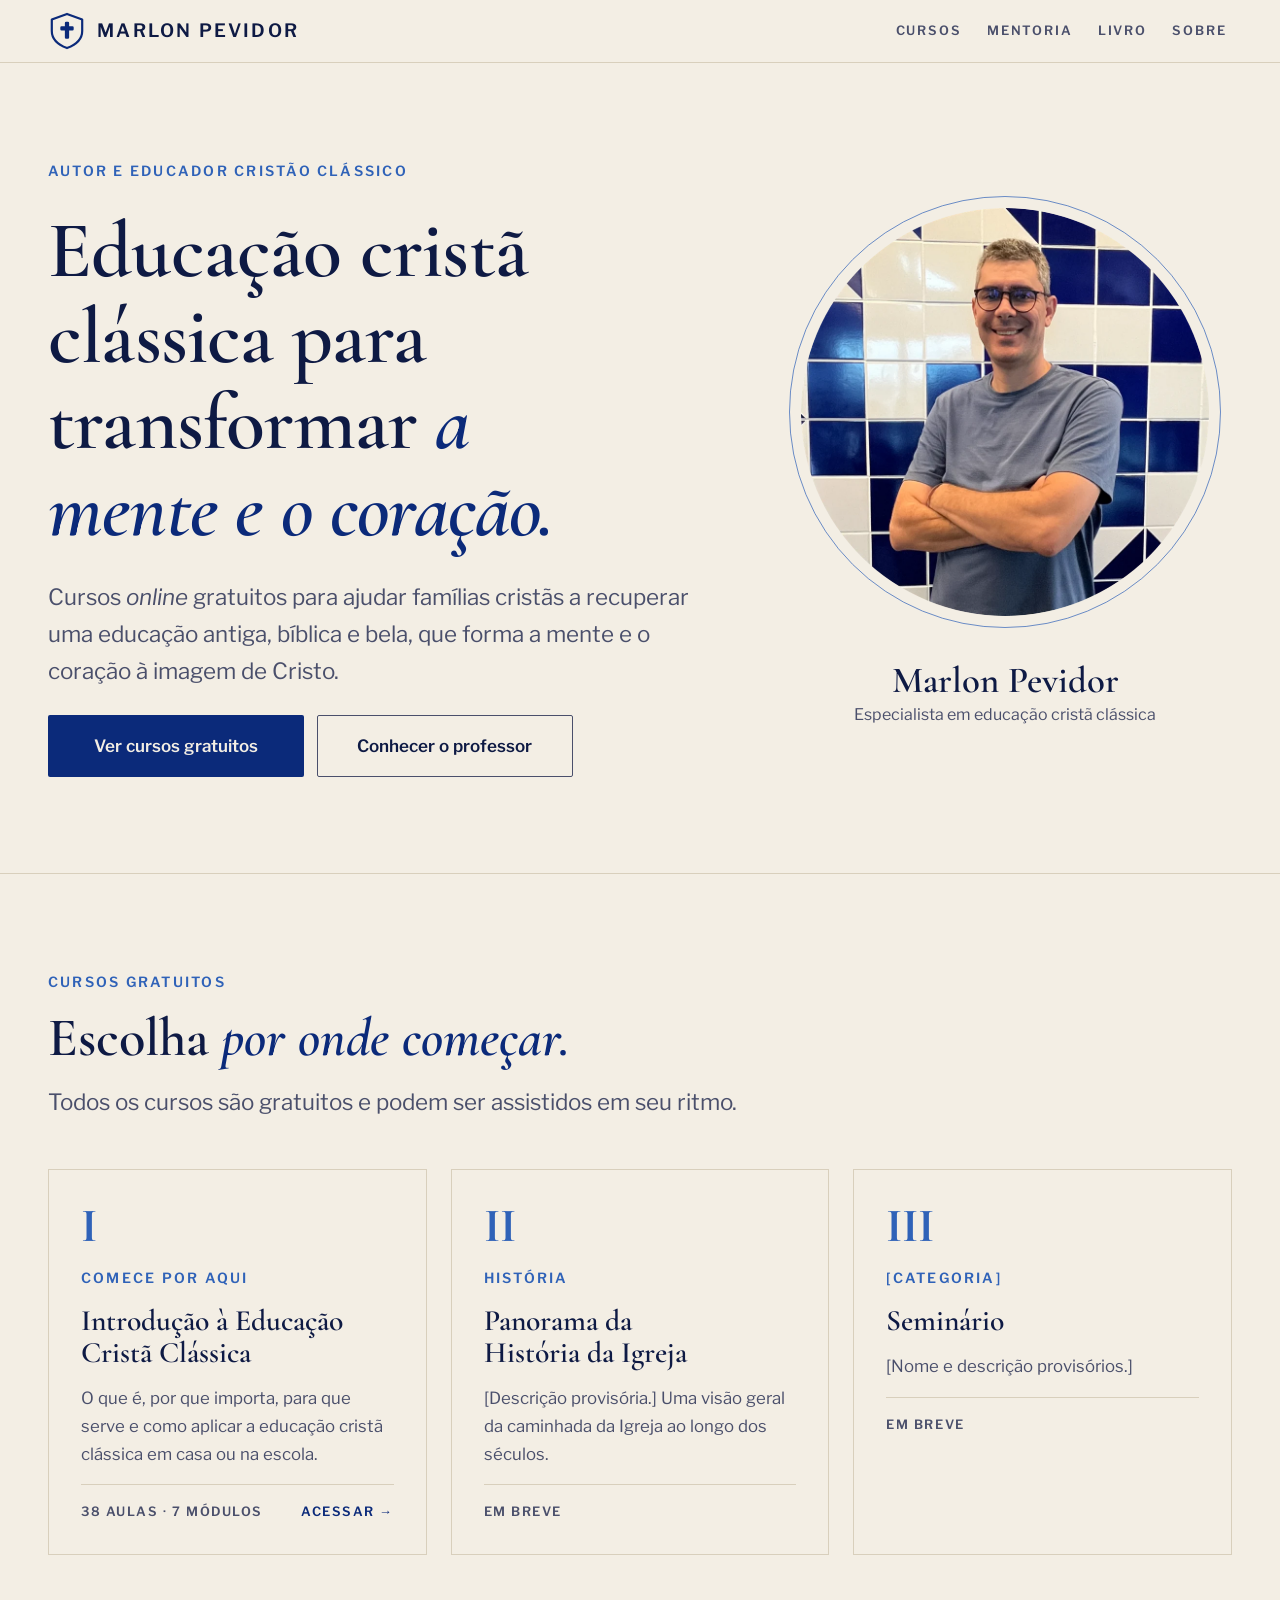
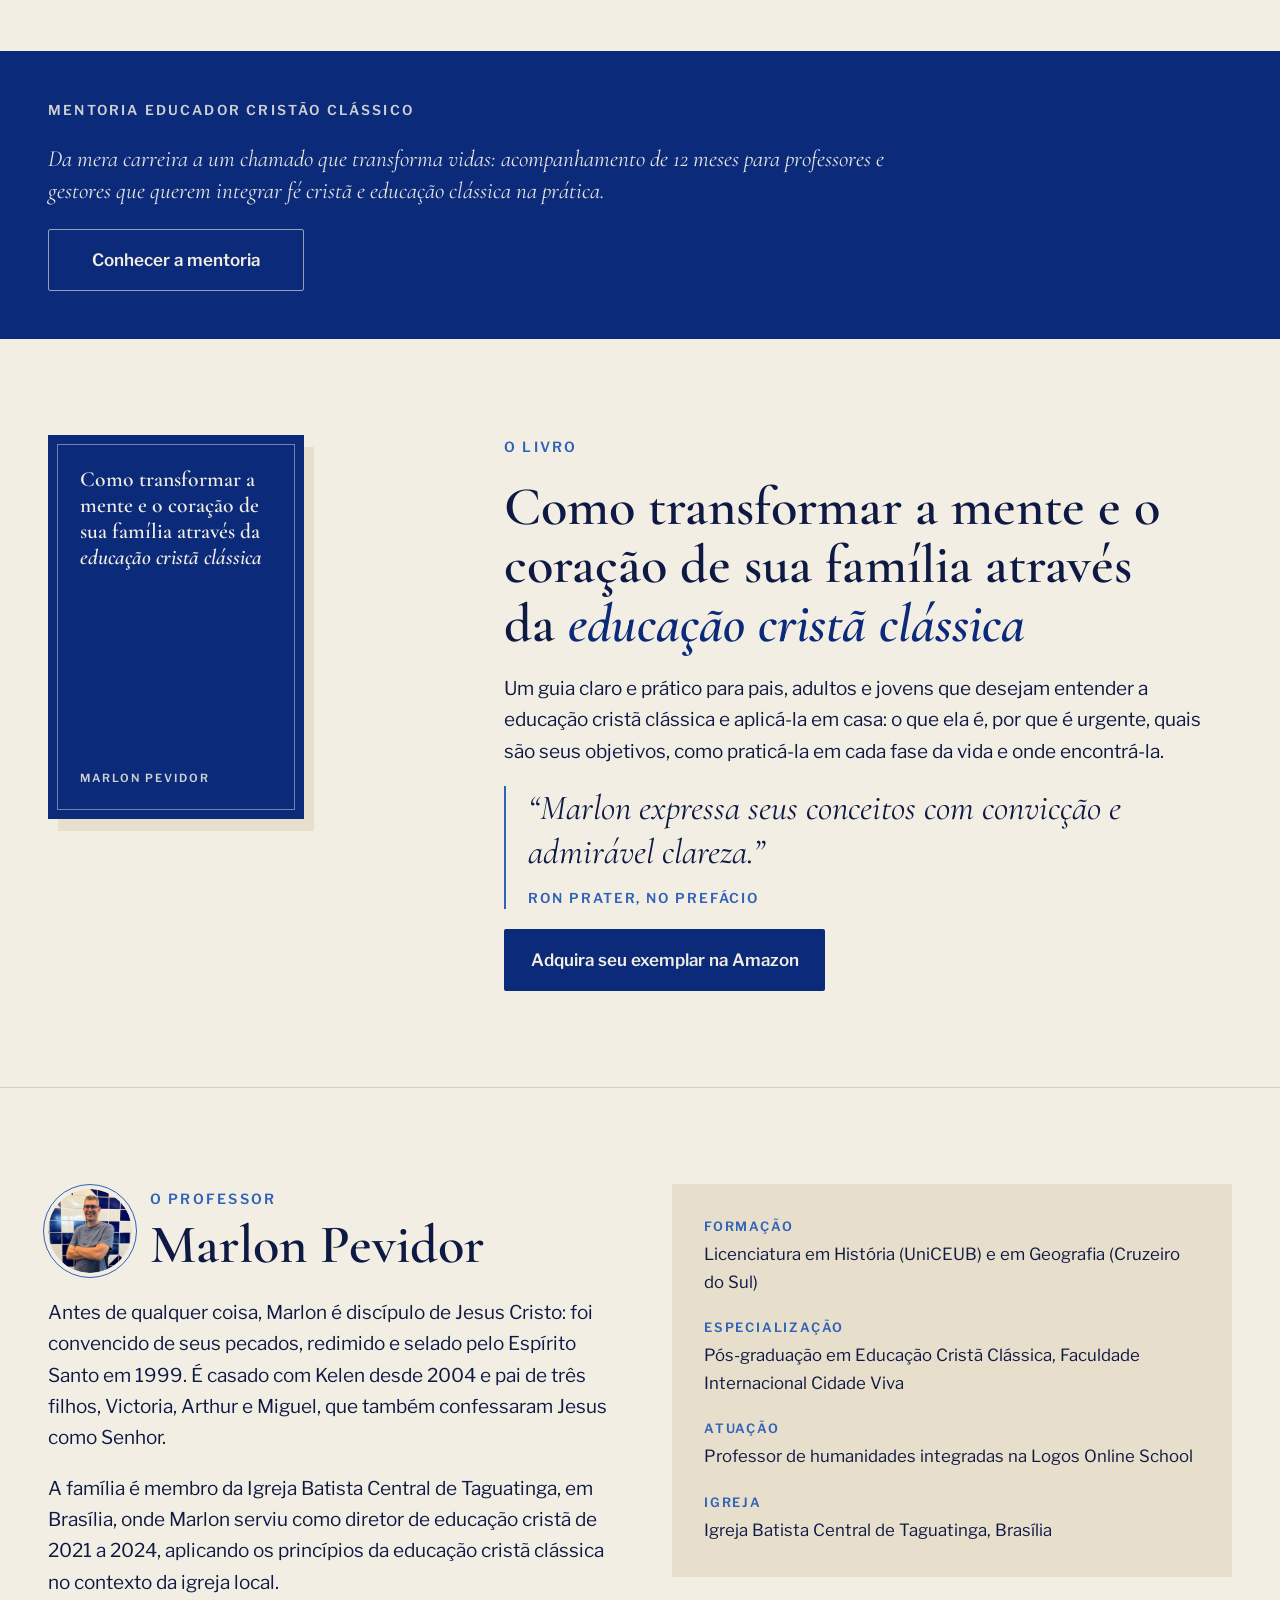
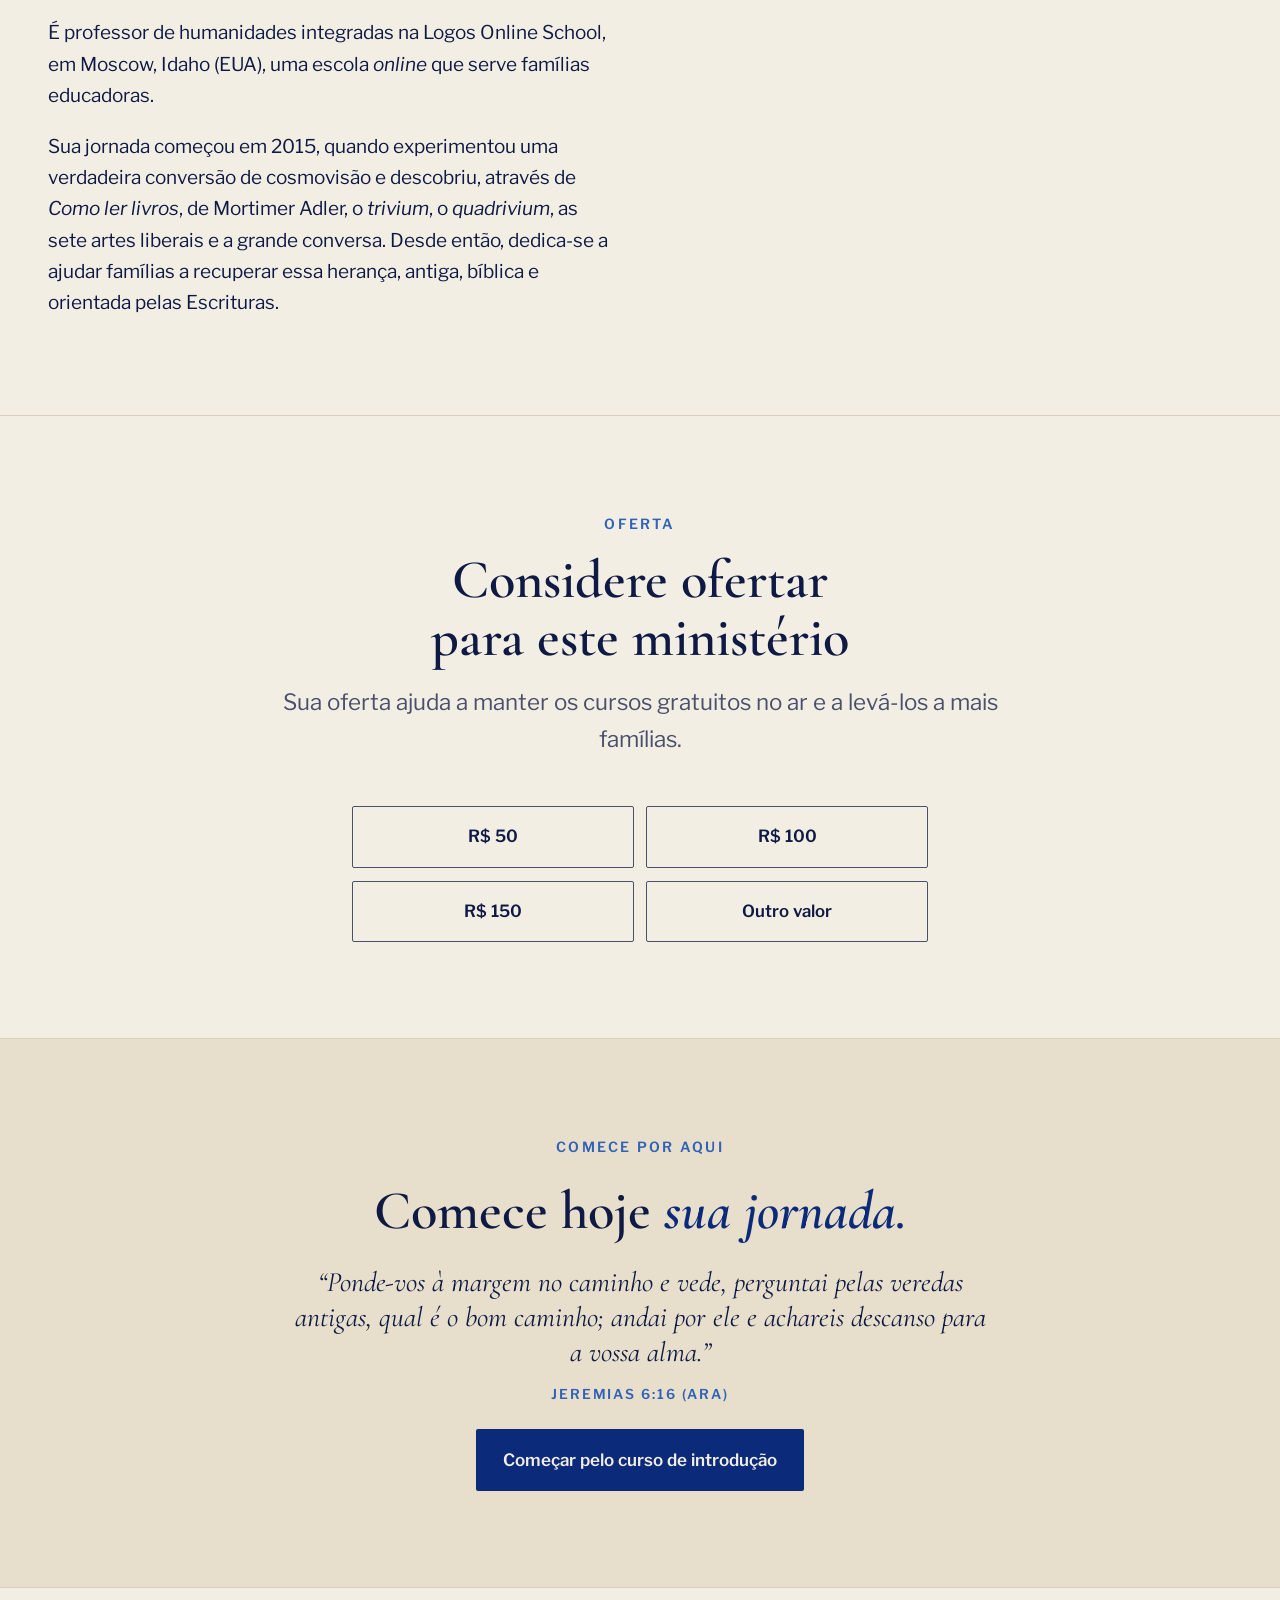
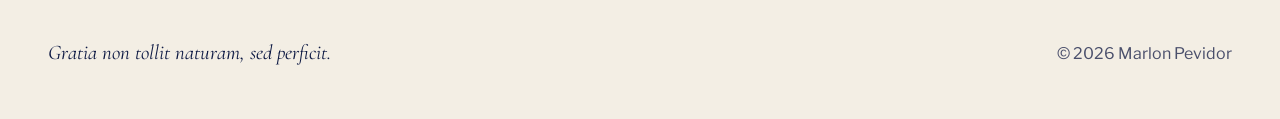
==== commit 78e7078c: "Livro: botão "Adquira seu exemplar na Amazon" e capa com link Na página inicial e na página do curso" ====
--- a/index.html
+++ b/index.html
@@ -23,7 +23,9 @@
 <link rel="icon" href="favicon.svg" type="image/svg+xml">
 <link rel="icon" href="favicon-32.png" type="image/png" sizes="32x32">
 <link rel="icon" href="icon-192.png" type="image/png" sizes="192x192">
-<link rel="apple-touch-icon" href="apple-touch-icon.png">
+<link rel="apple-touch-icon" href="apple-touch-icon.png" sizes="180x180">
+<link rel="manifest" href="manifest.webmanifest">
+<meta name="theme-color" content="#0B2A7A">
 <link rel="preconnect" href="https://fonts.googleapis.com">
 <link rel="preconnect" href="https://fonts.gstatic.com" crossorigin>
 <link rel="stylesheet" href="https://fonts.googleapis.com/css2?family=Cormorant+Garamond:ital,wght@0,500;0,600;0,700;1,500;1,600&family=Libre+Franklin:wght@400;500;600&display=swap">
@@ -110,10 +112,10 @@
 
   <section class="about" id="livro">
     <div class="wrap">
-      <div class="book-cover" aria-hidden="true">
+      <a class="book-cover" href="https://a.co/d/00ePqFWon" target="_blank" rel="noopener" aria-label="Comprar o livro na Amazon">
         <div class="t">Como transformar a mente e o coração de sua família através da <em>educação cristã clássica</em></div>
         <div class="a">Marlon Pevidor</div>
-      </div>
+      </a>
       <div class="stack">
         <p class="caps">O livro</p>
         <h2>Como transformar a mente e o coração de sua família através da <em>educação cristã clássica</em></h2>
@@ -122,6 +124,7 @@
           <p>“Marlon expressa seus conceitos com convicção e admirável clareza.”</p>
           <cite>Ron Prater, no prefácio</cite>
         </blockquote>
+        <div class="actions"><a class="btn btn-primary" href="https://a.co/d/00ePqFWon" target="_blank" rel="noopener">Adquira seu exemplar na Amazon</a></div>
       </div>
     </div>
   </section>
--- a/estilo.css
+++ b/estilo.css
@@ -107,8 +107,8 @@
 .topbar { position: sticky; top: env(safe-area-inset-top, 0px); z-index: 20; background: var(--paper); border-bottom: 1px solid var(--rule); }
 body::before { content: ""; position: fixed; inset: 0 0 auto; height: env(safe-area-inset-top, 0px); z-index: 30; background: var(--paper); }
 .topbar .wrap { display: flex; align-items: center; justify-content: space-between; gap: 1rem; padding-block: 0.75rem; }
-.brand { display: inline-flex; align-items: center; gap: .65rem; font-family: var(--font-body); font-weight: 600; letter-spacing: 0.14em; font-size: 0.85rem; text-transform: uppercase; color: var(--ink); text-decoration: none; }
-.crest { width: 30px; height: 30px; flex: none; color: var(--cobalt); }
+.brand { display: inline-flex; align-items: center; gap: .7rem; font-family: var(--font-body); font-weight: 600; letter-spacing: 0.12em; font-size: 1.15rem; text-transform: uppercase; color: var(--ink); text-decoration: none; }
+.crest { width: 38px; height: 38px; flex: none; color: var(--cobalt); }
 .topbar nav { display: flex; flex-wrap: wrap; gap: 0 .9rem; }
 .topbar nav a { font-weight: 600; font-size: .8rem; letter-spacing: .14em; text-transform: uppercase; color: var(--ink-soft); text-decoration: none; padding: .5rem .35rem; } /* área de toque maior */
 .topbar nav a:hover { color: var(--cobalt); }
@@ -121,7 +121,8 @@
 .ring { display: block; position: relative; }
 .ring::before { content: ""; position: absolute; inset: -12px; border: 1px solid var(--azure); border-radius: 50%; opacity: .7; }
 .portrait img { width: 100%; height: auto; aspect-ratio: 1; object-fit: cover; border-radius: 50%; }
-.portrait figcaption { margin-top: 1.2rem; display: grid; gap: .15rem; text-align: center; }
+/* 12 px compensam o anel, que fica fora da foto; o resto é o espaço visível entre anel e nome */
+.portrait figcaption { margin-top: calc(12px + 2rem); display: grid; gap: 0; text-align: center; }
 .portrait figcaption strong { font-family: var(--font-display); font-size: 1.6rem; font-weight: 600; }
 .portrait figcaption span { font-size: 1rem; color: var(--ink-soft); }
 .facts-inline { display: flex; flex-wrap: wrap; gap: .4rem 1.6rem; margin: 0; padding: 0; list-style: none; font-size: .85rem; font-weight: 600; letter-spacing: .14em; text-transform: uppercase; color: var(--ink-soft); }
@@ -335,7 +336,8 @@
   .topbar .wrap { flex-direction: column; gap: calc(var(--tb-gap) - var(--tap-y) + 2px); padding-top: var(--tb-gap); padding-bottom: calc(var(--tb-gap) - var(--tap-y)); }
   .topbar nav { justify-content: center; gap: 2px 1rem; max-width: 22rem; }
   .topbar nav a { font-size: .74rem; line-height: 1; padding: var(--tap-y) .4rem; }
-  .brand { font-size: .78rem; }
+  .brand { font-size: 1.05rem; }
+  .crest { width: 34px; height: 34px; }
   .about img, .book-cover { margin-inline: auto; }
   footer .wrap { flex-direction: column; align-items: center; text-align: center; }
 }
@@ -377,3 +379,12 @@
 }
 /* a sombra da capa do livro (12 px) conta como parte do desenho */
 .book-cover { margin-bottom: 12px; }
+
+/* Celular: a foto vem antes do texto. O espaço do início da camada até o anel é IGUAL ao espaço do anel
+   até o nome (--photo-gap). O nome fica onde estava; a foto sobe. */
+@media (max-width: 760px) {
+  .hero:not(.solo) { --photo-gap: 36px; padding-top: var(--photo-gap); }
+  .hero:not(.solo) .portrait figcaption { margin-top: calc(12px + var(--photo-gap) + 3px); }
+}
+a.book-cover { text-decoration: none; transition: transform .15s ease; }
+a.book-cover:hover { transform: translateY(-2px); }
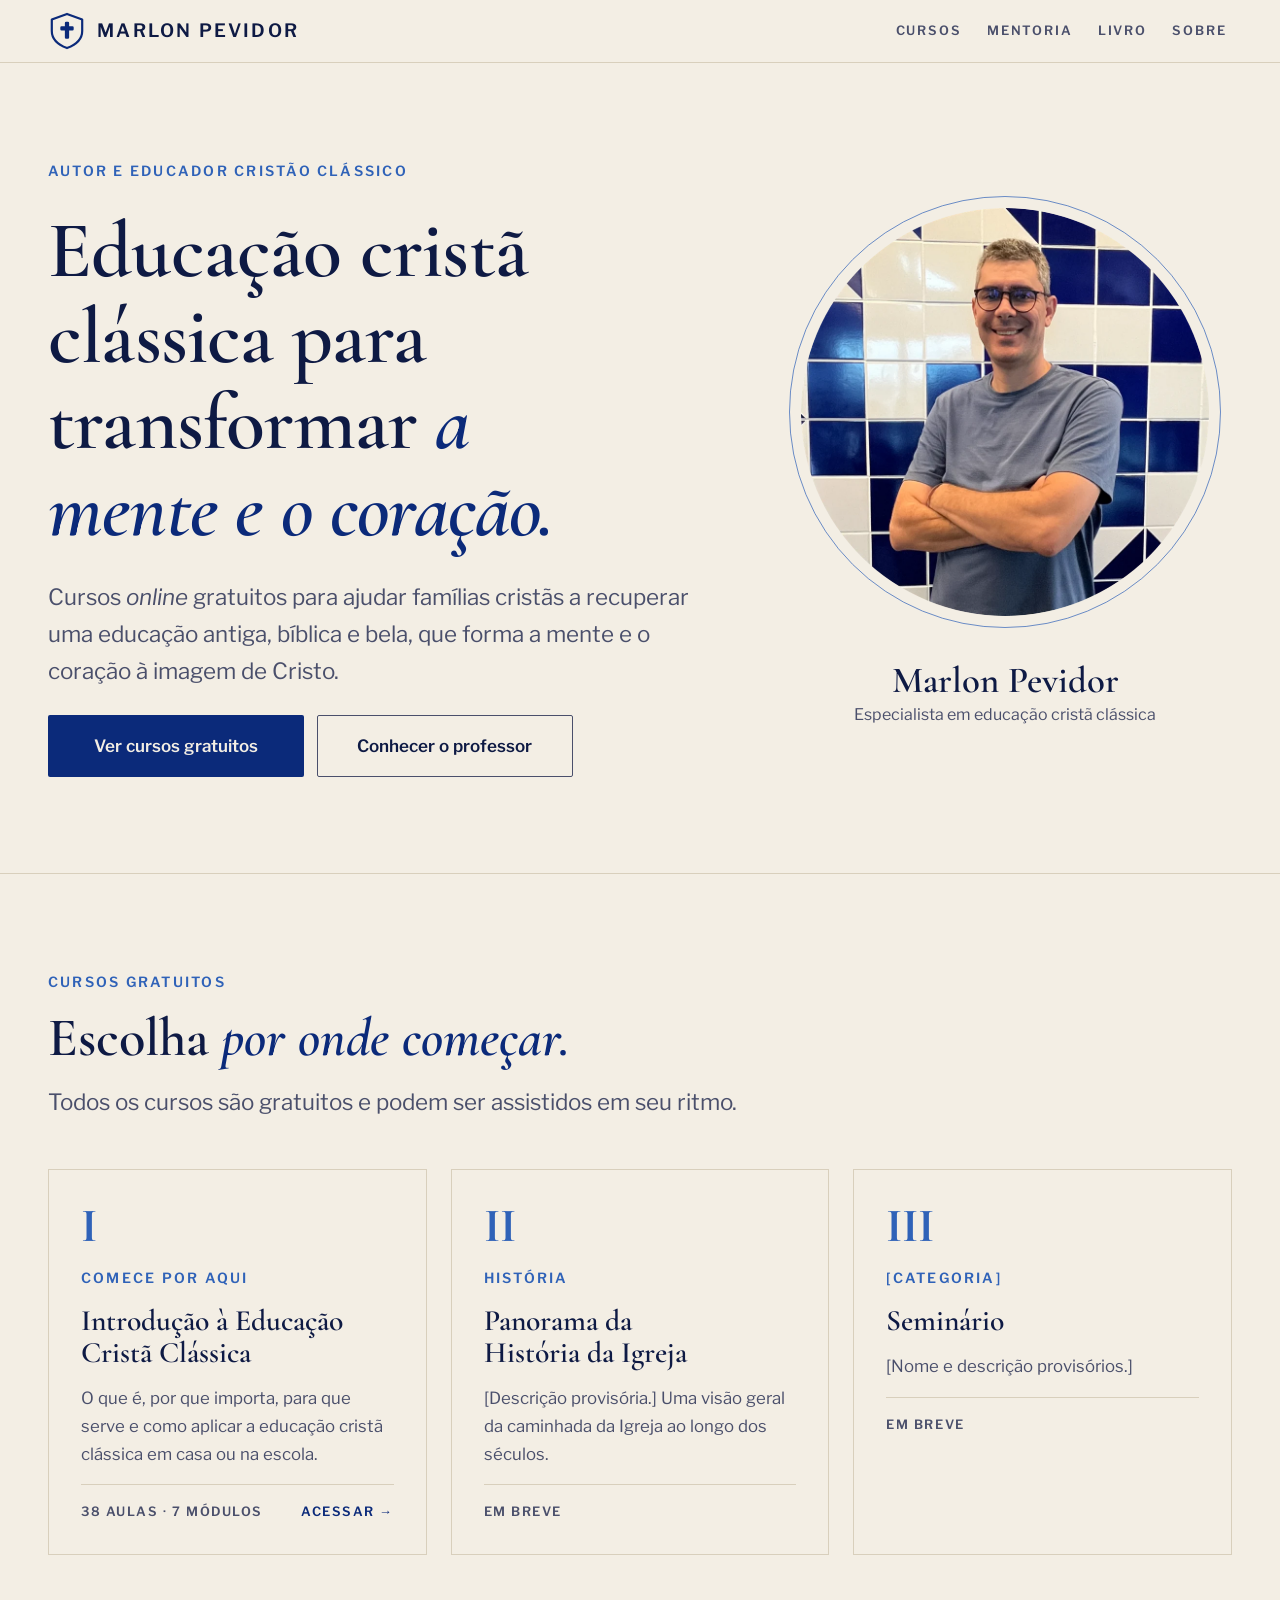
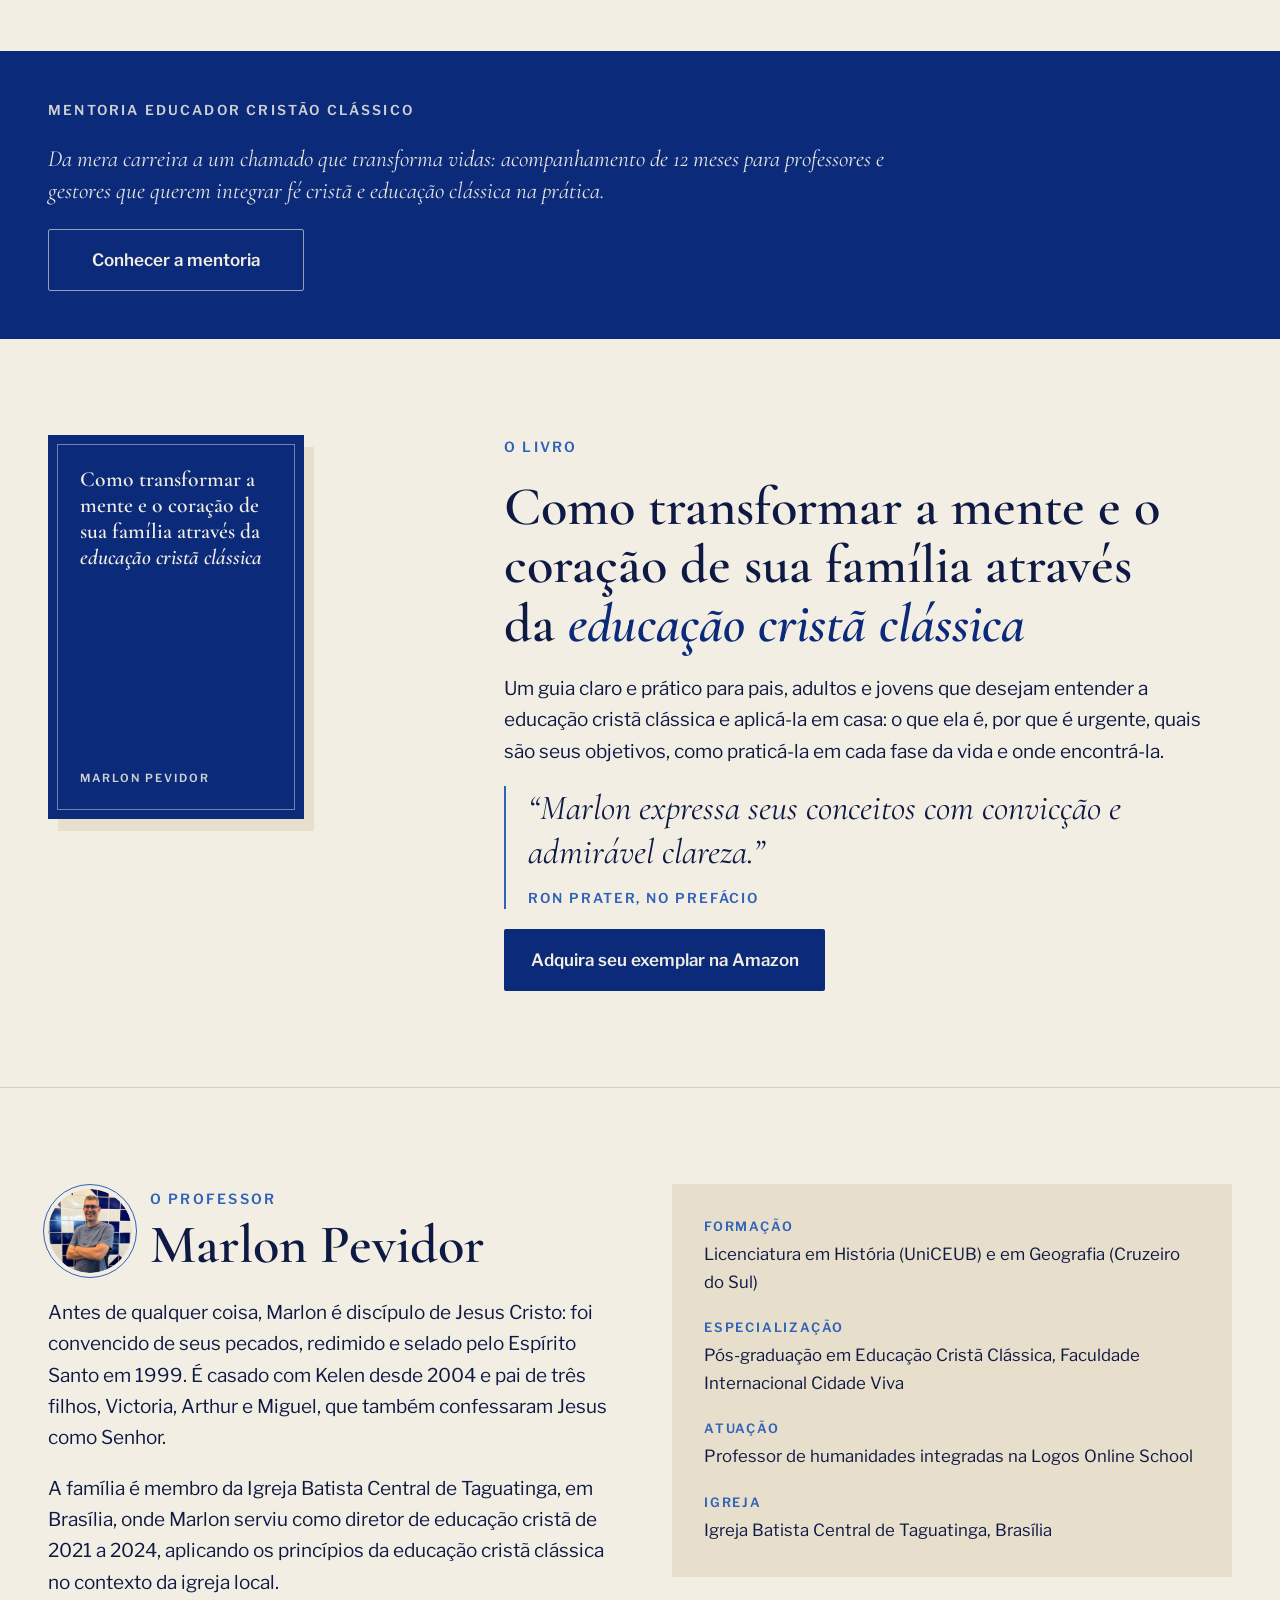
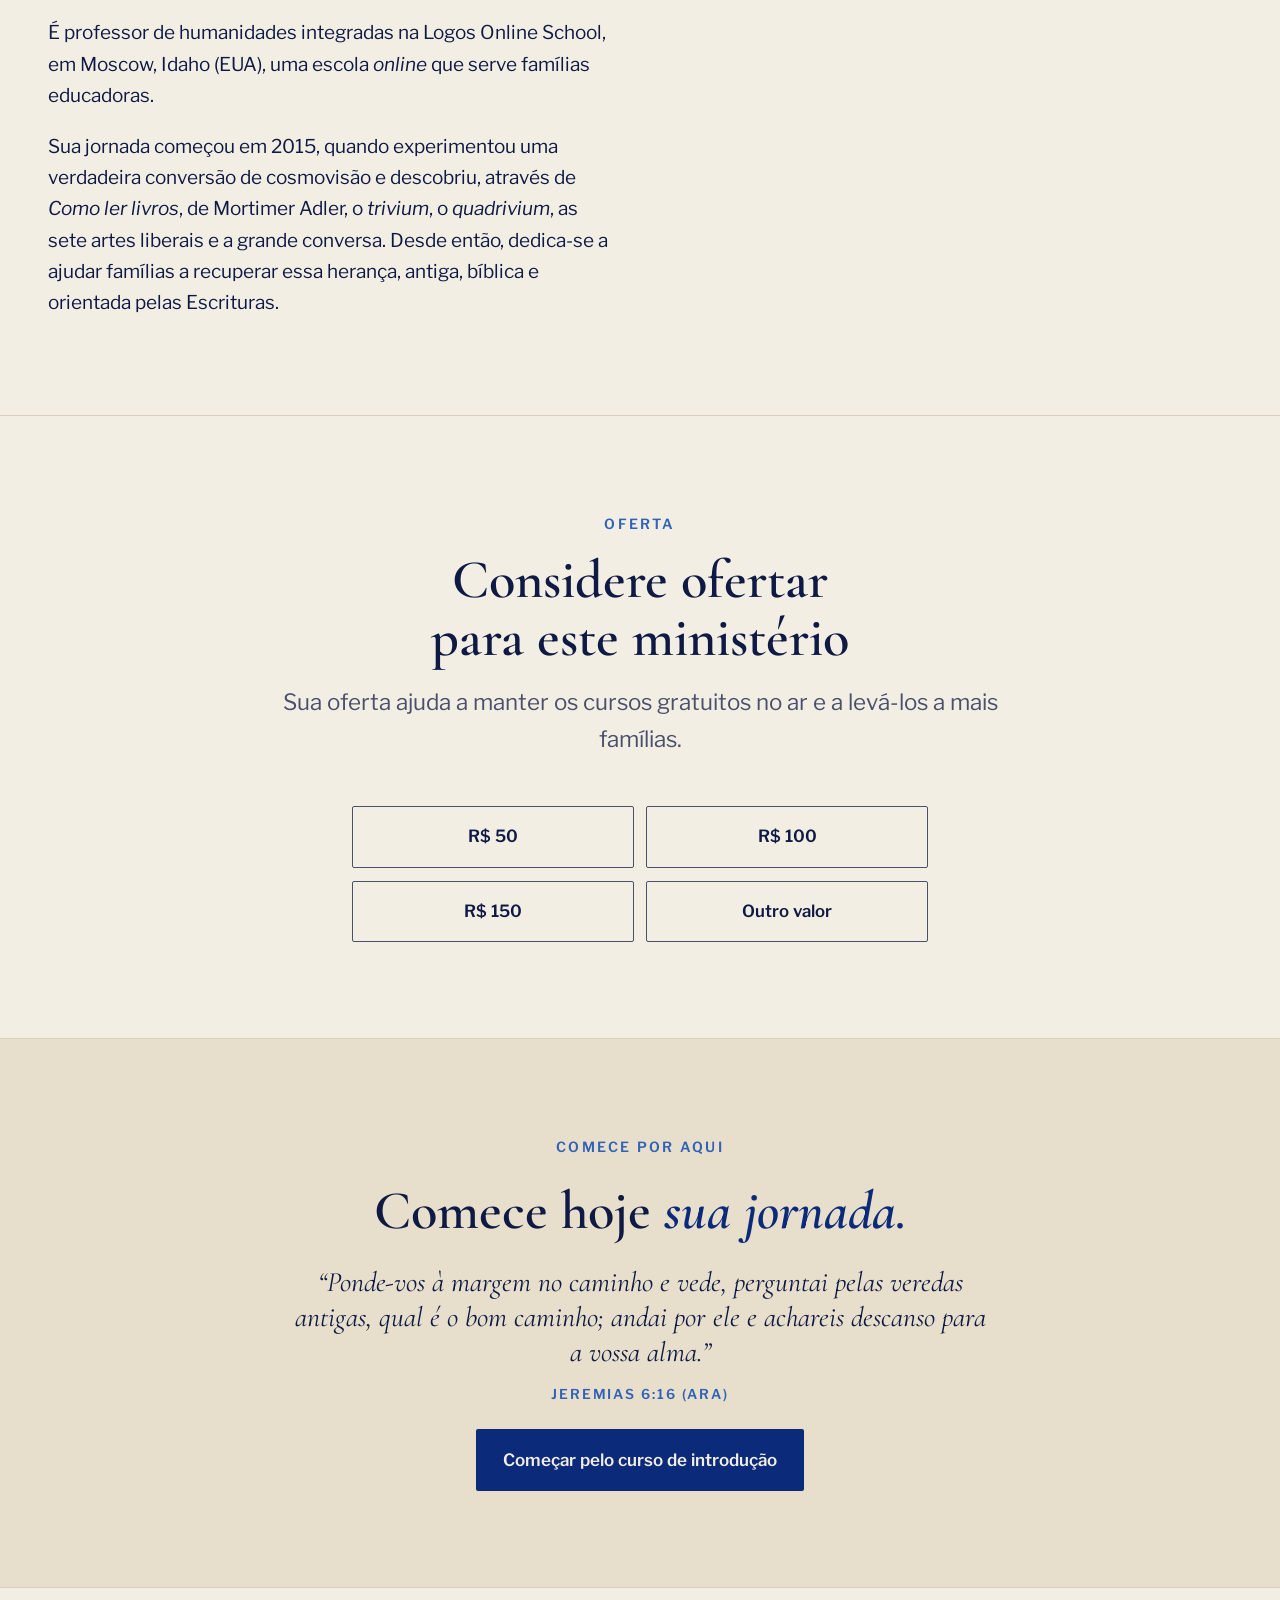
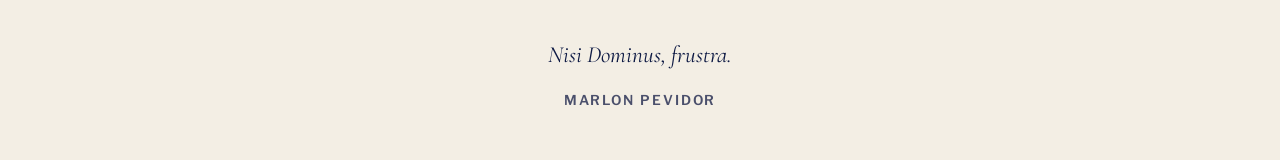
==== commit 686eb1b0: "Rodapé igual em todas as páginas: Nisi Dominus, frustra e Marlon Pevidor - Mesma frase, mesmo nome, " ====
--- a/index.html
+++ b/index.html
@@ -189,11 +189,10 @@
 
 <footer>
   <div class="wrap">
-    <em lang="la">Gratia non tollit naturam, sed perficit.</em>
-    <span>© <span id="year">2026</span> Marlon Pevidor</span>
+    <em lang="la">Nisi Dominus, frustra.</em>
+    <span>Marlon Pevidor</span>
   </div>
 </footer>
-<script>document.getElementById("year").textContent = new Date().getFullYear();</script>
 <script src="qrcode.js"></script>
 <script src="pix.js"></script>
 </body>
--- a/estilo.css
+++ b/estilo.css
@@ -293,8 +293,10 @@
 
 /* rodapé */
 footer { padding-block: calc(var(--section-y) / 2); border-top: 1px solid var(--rule); }
-footer .wrap { display: flex; flex-wrap: wrap; justify-content: space-between; align-items: baseline; gap: 1rem; font-size: 1rem; color: var(--ink-soft); }
-footer em { font-family: var(--font-display); font-size: 1.3rem; color: var(--ink); }
+/* Rodapé igual em todas as páginas: frase em latim e o nome embaixo, centralizados */
+footer .wrap { display: grid; justify-items: center; gap: .9rem; text-align: center; font-size: 1rem; color: var(--ink-soft); }
+footer em { font-family: var(--font-display); font-size: 1.45rem; color: var(--ink); }
+footer span { font-size: .85rem; font-weight: 600; letter-spacing: .14em; text-transform: uppercase; }
 
 /* entrada */
 @media (prefers-reduced-motion: no-preference) {
@@ -339,7 +341,6 @@
   .brand { font-size: 1.05rem; }
   .crest { width: 34px; height: 34px; }
   .about img, .book-cover { margin-inline: auto; }
-  footer .wrap { flex-direction: column; align-items: center; text-align: center; }
 }
 @media (max-width: 400px) {
   .band ol { grid-template-columns: repeat(2, minmax(0, 1fr)); }
@@ -388,3 +389,8 @@
 }
 a.book-cover { text-decoration: none; transition: transform .15s ease; }
 a.book-cover:hover { transform: translateY(-2px); }
+
+.quotes { gap: 2.2rem; }
+@supports (text-box: trim-both cap alphabetic) {
+  footer em, footer span { text-box: trim-both cap alphabetic; }
+}
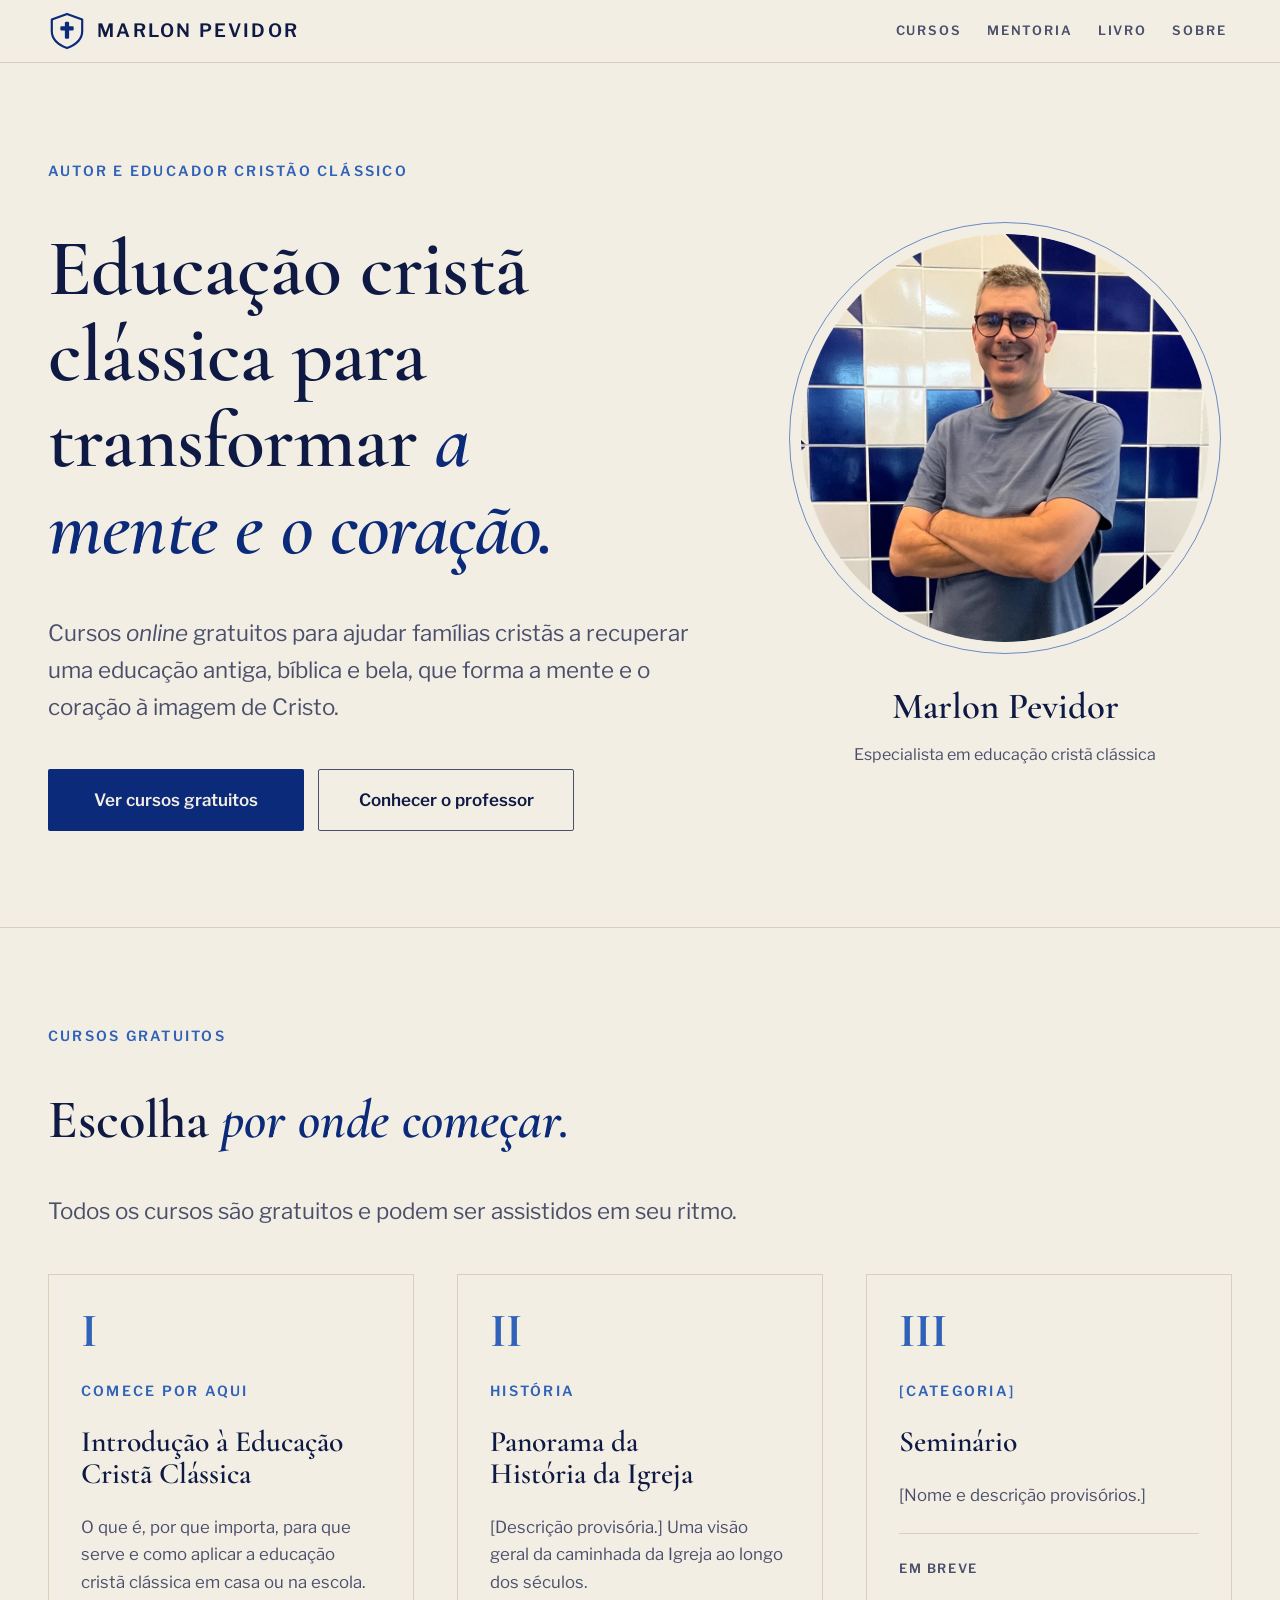
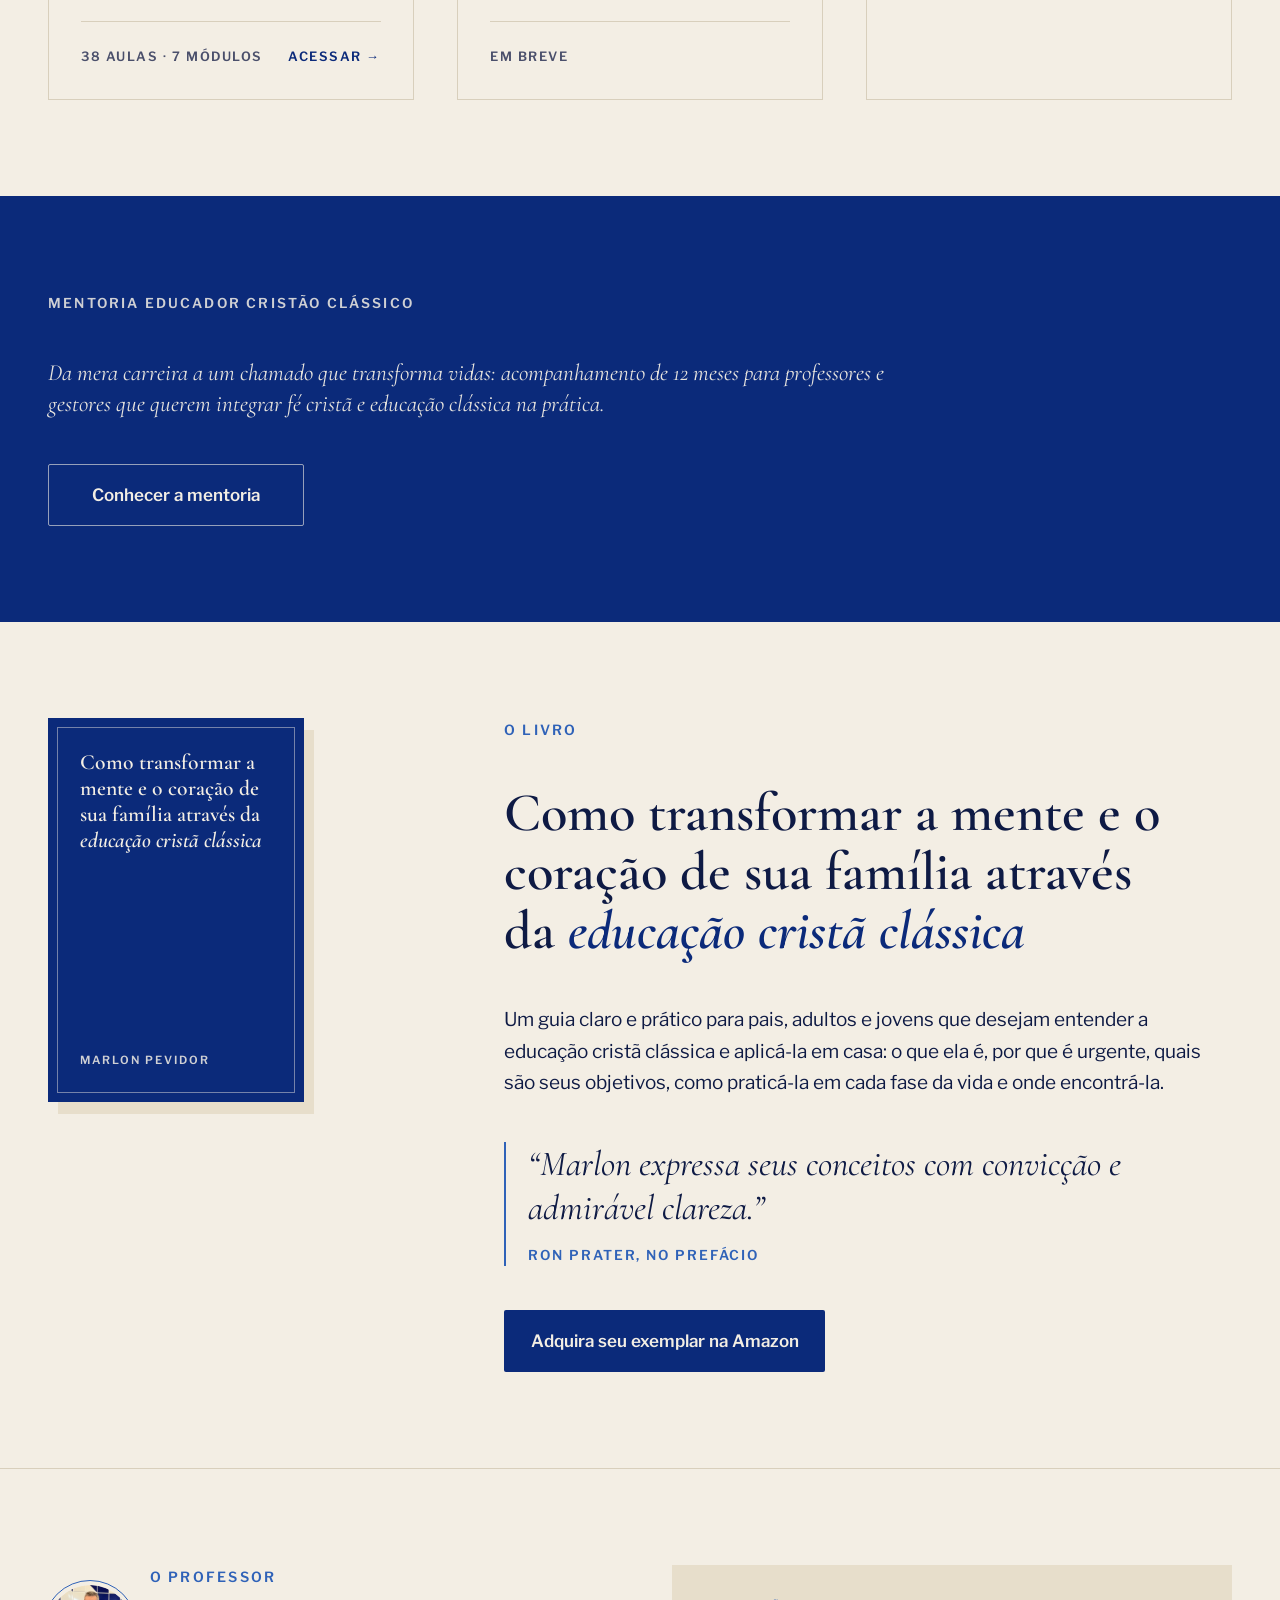
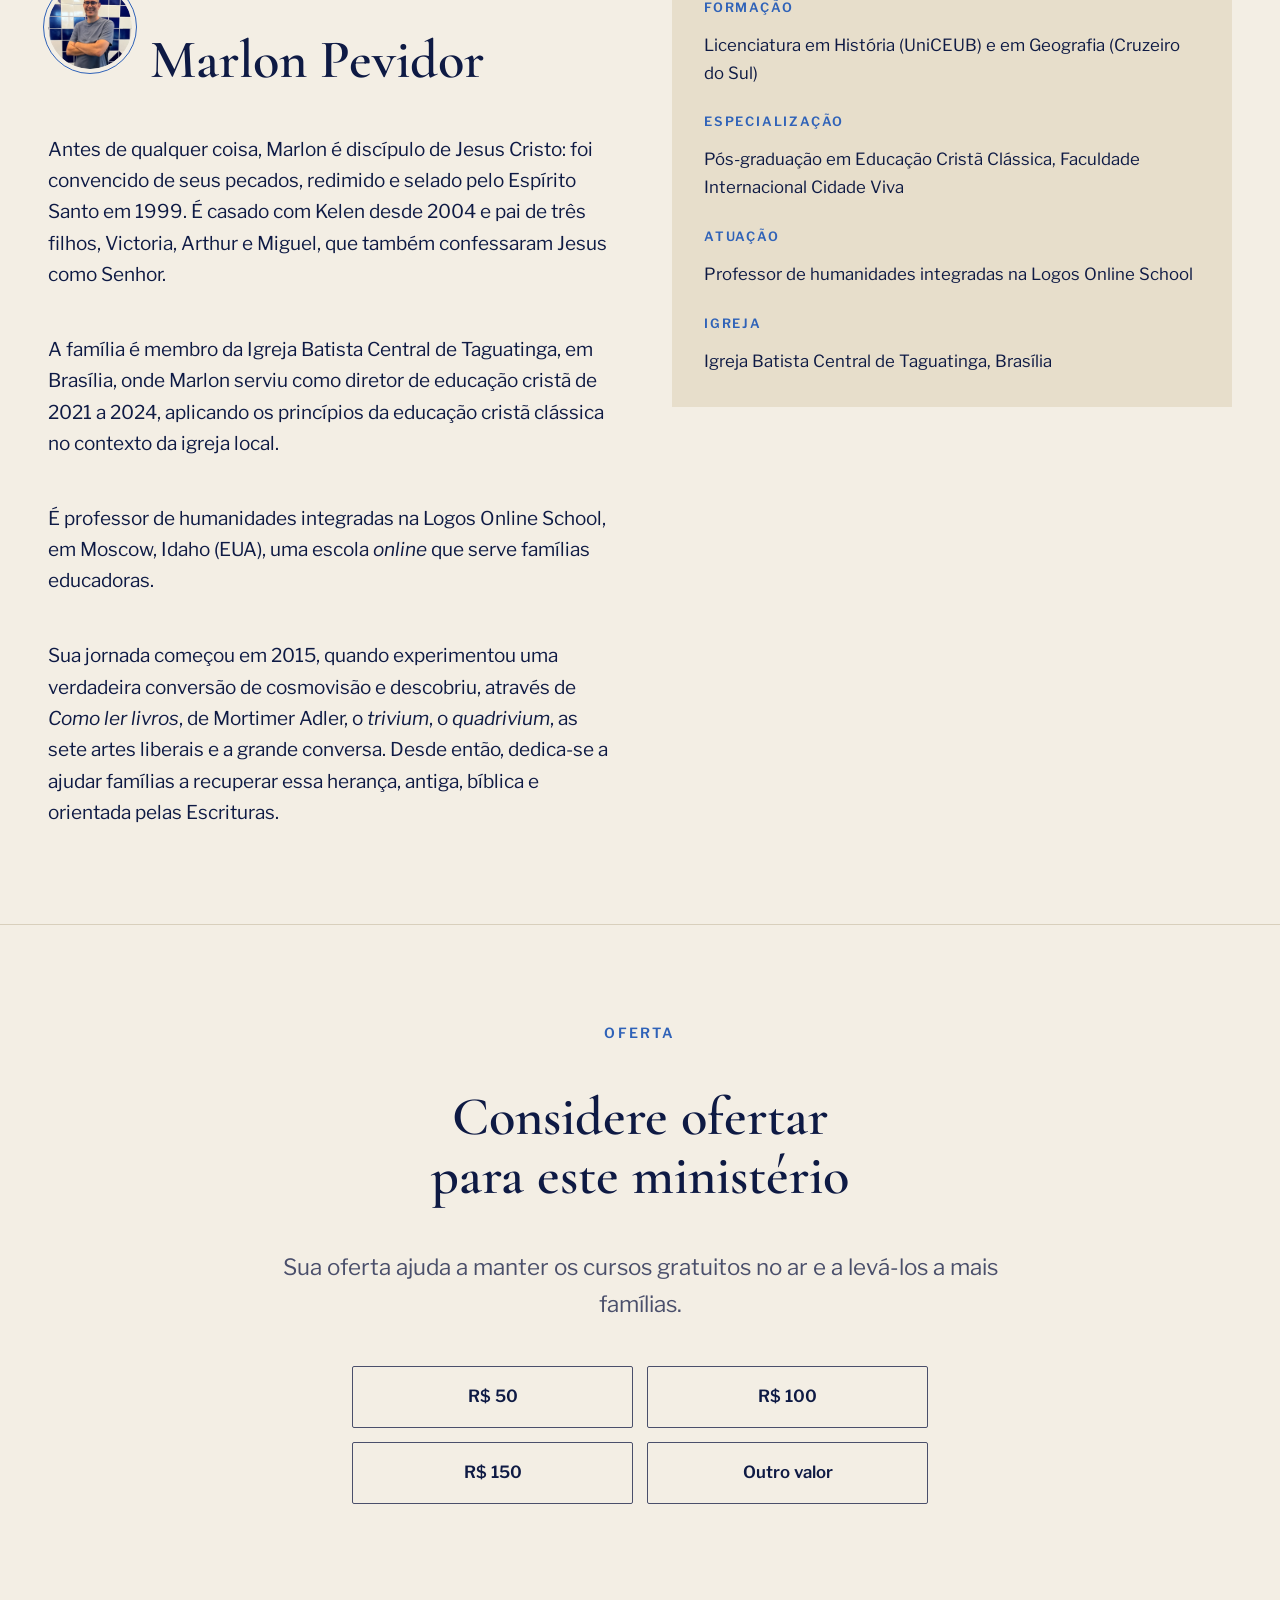
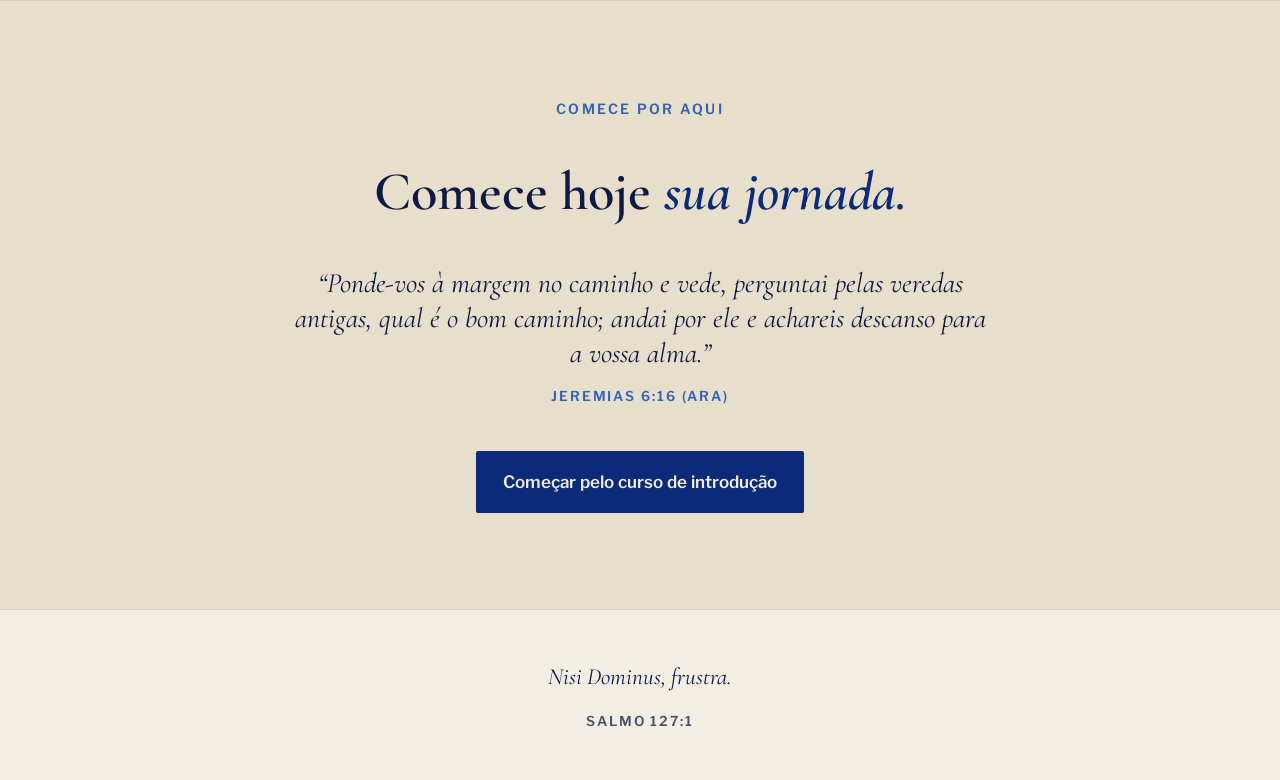
==== commit c9bb9141: "Rodapé: fonte da frase (Salmo 127:1) no lugar do nome do professor Nisi Dominus, frustra vem da Vulg" ====
--- a/index.html
+++ b/index.html
@@ -190,7 +190,7 @@
 <footer>
   <div class="wrap">
     <em lang="la">Nisi Dominus, frustra.</em>
-    <span>Marlon Pevidor</span>
+    <span>Salmo 127:1</span>
   </div>
 </footer>
 <script src="qrcode.js"></script>
--- a/estilo.css
+++ b/estilo.css
@@ -22,6 +22,15 @@
   --gutter: clamp(28px, 6vw, 40px);       /* margem lateral do conteúdo */
   --section-y: clamp(64px, 10vw, 96px);   /* espaço acima e abaixo de cada camada */
   --box-pad: clamp(22px, 5vw, 32px);      /* espaço interno de cartões e caixas */
+  /* Espaço VISÍVEL entre blocos (as folgas invisíveis das letras são cortadas por text-box, no fim do arquivo):
+     --block-gap  entre blocos de uma camada (rótulo, título, parágrafo, citação, grupo de botões, quadro…)
+     --box-gap    entre blocos dentro de um quadro/cartão (o quadro já é um bloco)
+     --tight-gap  dentro de um mesmo bloco (dois botões, valores do Pix, nome + linha de baixo, citação + autor)
+     --list-gap   entre itens de uma mesma lista */
+  --block-gap: clamp(32px, 3.4vw, 44px);
+  --box-gap: clamp(18px, 2.2vw, 24px);
+  --tight-gap: 14px;
+  --list-gap: 16px;
 }
 @media (prefers-color-scheme: dark) {
   :root:not([data-theme="light"]) {
@@ -80,8 +89,8 @@
 h1 em, h2 em, h3 em { font-style: italic; color: var(--cobalt); }
 p { margin: 0; max-width: var(--measure); }
 .lede { font-size: clamp(1.25rem, 1.8vw, 1.4rem); color: var(--ink-soft); }
-.stack { display: grid; gap: 1.2rem; align-content: start; }
-.head { display: grid; gap: 1rem; margin-bottom: clamp(2rem, 4vw, 3rem); max-width: 50rem; }
+.stack { display: grid; gap: var(--block-gap); align-content: start; }
+.head { display: grid; gap: var(--block-gap); margin-bottom: var(--block-gap); max-width: 50rem; }
 i[lang="la"], em { font-style: italic; }
 
 /* botões */
@@ -100,7 +109,7 @@
 .btn-primary:hover { transform: translateY(-1px); }
 .btn-ghost { background: transparent; color: var(--ink); border-color: var(--ink-soft); }
 .btn-ghost:hover { background: var(--paper-2); }
-.actions { display: flex; flex-wrap: wrap; gap: 0.8rem; }
+.actions { display: flex; flex-wrap: wrap; gap: var(--tight-gap); }
 .actions .btn { min-width: 16rem; }   /* botões lado a lado com a mesma largura */
 
 /* barra superior */
@@ -114,63 +123,63 @@
 .topbar nav a:hover { color: var(--cobalt); }
 
 /* abertura */
-.hero .wrap { display: grid; grid-template-columns: minmax(0, 1.25fr) minmax(0, 0.85fr); gap: clamp(2rem, 5vw, 4.5rem); align-items: center; }
+.hero .wrap { display: grid; grid-template-columns: minmax(0, 1.25fr) minmax(0, 0.85fr); gap: var(--block-gap) clamp(2rem, 5vw, 4.5rem); align-items: center; }
 .hero.solo .wrap { grid-template-columns: minmax(0, 1fr); }
-.hero-copy { display: grid; gap: 1.6rem; min-width: 0; }
-.portrait { margin: 0; isolation: isolate; padding: 12px; max-width: 27rem; justify-self: center; width: 100%; }
+.hero-copy { display: grid; gap: var(--block-gap); min-width: 0; }
+.portrait { margin: 0; isolation: isolate; padding: 12px 12px 0; max-width: 27rem; justify-self: center; width: 100%; }
 .ring { display: block; position: relative; }
 .ring::before { content: ""; position: absolute; inset: -12px; border: 1px solid var(--azure); border-radius: 50%; opacity: .7; }
 .portrait img { width: 100%; height: auto; aspect-ratio: 1; object-fit: cover; border-radius: 50%; }
 /* 12 px compensam o anel, que fica fora da foto; o resto é o espaço visível entre anel e nome */
-.portrait figcaption { margin-top: calc(12px + 2rem); display: grid; gap: 0; text-align: center; }
+.portrait figcaption { margin-top: calc(12px + 2rem); display: grid; gap: var(--tight-gap); text-align: center; }
 .portrait figcaption strong { font-family: var(--font-display); font-size: 1.6rem; font-weight: 600; }
 .portrait figcaption span { font-size: 1rem; color: var(--ink-soft); }
 .facts-inline { display: flex; flex-wrap: wrap; gap: .4rem 1.6rem; margin: 0; padding: 0; list-style: none; font-size: .85rem; font-weight: 600; letter-spacing: .14em; text-transform: uppercase; color: var(--ink-soft); }
 
 /* faixa cobalto */
-.band { background: var(--cobalt); color: var(--on-cobalt); padding-block: clamp(2.2rem, 4vw, 3rem); }
-.band .wrap { display: grid; gap: 1.4rem; }
+.band { background: var(--cobalt); color: var(--on-cobalt); padding-block: var(--section-y); } /* mesmo espaço das outras camadas */
+.band .wrap { display: grid; gap: var(--block-gap); }
 .band .label { font-size: .85rem; font-weight: 600; letter-spacing: .16em; text-transform: uppercase; opacity: .85; }
-.band ol { list-style: none; margin: 0; padding: 0; display: grid; grid-template-columns: repeat(6, minmax(0, 1fr)); gap: 1.4rem 1rem; }
-.band.three ol { grid-template-columns: repeat(3, minmax(0, 1fr)); gap: 1.4rem 2rem; }
-.band li { display: grid; gap: .1rem; align-content: start; border-top: 1px solid color-mix(in srgb, var(--on-cobalt) 35%, transparent); padding-top: .8rem; }
+.band ol { list-style: none; margin: 0; padding: 0; display: grid; grid-template-columns: repeat(6, minmax(0, 1fr)); gap: var(--box-gap) 1rem; }
+.band.three ol { grid-template-columns: repeat(3, minmax(0, 1fr)); gap: var(--block-gap) 2rem; }
+.band li { display: grid; gap: var(--tight-gap); align-content: start; border-top: 1px solid color-mix(in srgb, var(--on-cobalt) 35%, transparent); padding-top: var(--tight-gap); }
 .band .letter { font-family: var(--font-display); font-weight: 700; font-size: clamp(2.4rem, 4vw, 3.2rem); line-height: 1; }
 .band .word { font-family: var(--font-display); font-style: italic; font-size: clamp(1.3rem, 2vw, 1.55rem); line-height: 1.2; }
-.band .desc { font-size: 1rem; opacity: .85; margin-top: .4rem; }
+.band .desc { font-size: 1rem; opacity: .85; }
 .band .note { font-family: var(--font-display); font-style: italic; font-size: clamp(1.25rem, 2vw, 1.45rem); line-height: 1.35; max-width: 56rem; opacity: .95; }
 section.band + section, section + section.band { border-top: 0; }
 
 /* duas colunas: texto e citação */
-.story .wrap { display: grid; grid-template-columns: minmax(0, 1fr) minmax(0, 1fr); gap: clamp(2rem, 5vw, 5rem); align-items: start; }
-blockquote { margin: 0; padding-left: 1.4rem; border-left: 2px solid var(--azure); display: grid; gap: .8rem; }
+.story .wrap { display: grid; grid-template-columns: minmax(0, 1fr) minmax(0, 1fr); gap: var(--block-gap) clamp(2rem, 5vw, 5rem); align-items: start; }
+blockquote { margin: 0; padding-left: 1.4rem; border-left: 2px solid var(--azure); display: grid; gap: var(--tight-gap); }
 blockquote p { font-family: var(--font-display); font-size: clamp(1.7rem, 3vw, 2.2rem); line-height: 1.25; font-style: italic; }
 blockquote cite { font-style: normal; font-size: .85rem; font-weight: 600; letter-spacing: .14em; text-transform: uppercase; color: var(--azure); }
 
 /* dois quadros */
 .ledger { display: grid; grid-template-columns: repeat(2, minmax(0, 1fr)); gap: 0; border: 1px solid var(--rule); }
-.ledger > div { padding: var(--box-pad); display: grid; gap: 1rem; align-content: start; }
+.ledger > div { padding: var(--box-pad); display: grid; gap: var(--box-gap); align-content: start; }
 .ledger > div + div { border-left: 1px solid var(--rule); background: var(--paper-2); }
-.ledger ul { margin: 0; padding: 0; list-style: none; display: grid; gap: .8rem; }
+.ledger ul { margin: 0; padding: 0; list-style: none; display: grid; gap: var(--list-gap); }
 .ledger li { padding-left: 1.4rem; position: relative; }
 .ledger .have li::before { content: "—"; position: absolute; left: 0; color: var(--ink-soft); }
 .ledger .missing li::before { content: "✦"; position: absolute; left: 0; color: var(--azure); font-size: .85rem; top: .25rem; }
 .ledger .verdict { font-family: var(--font-display); font-size: 1.55rem; font-style: italic; color: var(--cobalt); }
 
 /* público */
-.paths { display: grid; grid-template-columns: repeat(2, minmax(0, 1fr)); gap: 1.5rem; margin-bottom: 2.5rem; }
+.paths { display: grid; grid-template-columns: repeat(2, minmax(0, 1fr)); gap: var(--block-gap); margin-bottom: var(--block-gap); }
 .paths.three { grid-template-columns: repeat(3, minmax(0, 1fr)); margin-bottom: 0; }
-.path { border-top: 2px solid var(--cobalt); padding-top: 1.2rem; display: grid; gap: .6rem; align-content: start; }
-.fit { display: grid; grid-template-columns: minmax(0, 1.4fr) minmax(0, 1fr); gap: clamp(1.5rem, 4vw, 3rem); }
-.fit ul { margin: 0; padding: 0; list-style: none; display: grid; gap: .9rem; }
+.path { border-top: 2px solid var(--cobalt); padding-top: var(--box-gap); display: grid; gap: var(--box-gap); align-content: start; }
+.fit { display: grid; grid-template-columns: minmax(0, 1.4fr) minmax(0, 1fr); gap: var(--block-gap) clamp(1.5rem, 4vw, 3rem); }
+.fit ul { margin: 0; padding: 0; list-style: none; display: grid; gap: var(--list-gap); }
 .fit li { padding-left: 1.6rem; position: relative; }
 .fit .yes li::before { content: "✓"; position: absolute; left: 0; color: var(--cobalt); font-weight: 600; }
-.fit .no { background: var(--paper-2); padding: var(--box-pad); display: grid; gap: .8rem; align-content: start; }
+.fit .no { background: var(--paper-2); padding: var(--box-pad); display: grid; gap: var(--box-gap); align-content: start; }
 
 /* base: Grau I */
-.foundation { display: grid; grid-template-columns: repeat(2, minmax(0, 1fr)); gap: 1.5rem 2.5rem; padding: var(--box-pad); background: var(--paper-2); margin-bottom: 1.5rem; }
-.foundation > div { display: grid; gap: .6rem; align-content: start; min-width: 0; }
+.foundation { display: grid; grid-template-columns: repeat(2, minmax(0, 1fr)); gap: var(--box-gap) 2.5rem; padding: var(--box-pad); background: var(--paper-2); margin-bottom: var(--block-gap); }
+.foundation > div { display: grid; gap: var(--box-gap); align-content: start; min-width: 0; }
 .foundation .caps { grid-column: 1 / -1; }
-.method { margin: .2rem 0 0; padding: 0; list-style: none; display: grid; gap: .55rem; }
+.method { margin: 0; padding: 0; list-style: none; display: grid; gap: var(--tight-gap); }
 .method li { display: grid; grid-template-columns: 7.5rem minmax(0, 1fr); gap: .8rem; }
 .method i { font-family: var(--font-display); font-size: 1.3rem; color: var(--cobalt); }
 
@@ -185,45 +194,45 @@
 .degree .role { font-size: 1rem; color: var(--ink-soft); }
 .degree .role i { font-family: var(--font-display); font-size: 1.35rem; color: var(--ink); }
 .degree .tag { font-size: .8rem; font-weight: 600; letter-spacing: .12em; text-transform: uppercase; color: var(--cobalt); }
-.degrees-note { margin-top: 1.8rem; color: var(--ink-soft); }
+.degrees-note { margin-top: var(--block-gap); color: var(--ink-soft); }
 
 /* pilares (também os cartões de cursos) */
-.pillars { display: grid; grid-template-columns: repeat(3, minmax(0, 1fr)); gap: 1.5rem; }
-.pillar { border: 1px solid var(--rule); padding: var(--box-pad); display: grid; gap: 1rem; align-content: start; color: inherit; text-decoration: none; }
+.pillars { display: grid; grid-template-columns: repeat(3, minmax(0, 1fr)); gap: var(--block-gap); }
+.pillar { border: 1px solid var(--rule); padding: var(--box-pad); display: grid; gap: var(--box-gap); align-content: start; color: inherit; text-decoration: none; }
 .numeral { font-family: var(--font-display); font-weight: 700; font-size: 3rem; line-height: 1; color: var(--azure); }
-.pillar ul { margin: 0; padding: 0; list-style: none; display: grid; gap: 1rem; }
-.pillar li { display: grid; gap: .2rem; font-size: 1.05rem; color: var(--ink-soft); }
+.pillar ul { margin: 0; padding: 0; list-style: none; display: grid; gap: var(--list-gap); }
+.pillar li { display: grid; gap: var(--tight-gap); font-size: 1.05rem; color: var(--ink-soft); }
 .pillar li b { color: var(--ink); font-weight: 600; }
 .pillar > p:not(.caps) { color: var(--ink-soft); font-size: 1.05rem; }
 a.pillar { transition: transform .15s ease, border-color .15s ease; }
 a.pillar:hover { transform: translateY(-2px); border-color: var(--cobalt); }
-.pillar .go { display: flex; justify-content: space-between; gap: 1rem; padding-top: 1rem; border-top: 1px solid var(--rule); font-size: .8rem; font-weight: 600; letter-spacing: .12em; text-transform: uppercase; color: var(--ink-soft); }
+.pillar .go { display: flex; justify-content: space-between; gap: 1rem; padding-top: var(--box-gap); border-top: 1px solid var(--rule); font-size: .8rem; font-weight: 600; letter-spacing: .12em; text-transform: uppercase; color: var(--ink-soft); }
 a.pillar .go span:last-child { color: var(--cobalt); }
 
 /* três tempos */
-.times { display: grid; grid-template-columns: repeat(3, minmax(0, 1fr)); gap: 0; margin-top: 2.5rem; }
-.times > div { padding: 1.4rem 1.4rem 0 0; display: grid; gap: .5rem; align-content: start; border-top: 2px solid var(--cobalt); position: relative; }
+.times { display: grid; grid-template-columns: repeat(3, minmax(0, 1fr)); gap: 0; margin-top: var(--block-gap); }
+.times > div { padding: var(--box-gap) 1.4rem 0 0; display: grid; gap: var(--box-gap); align-content: start; border-top: 2px solid var(--cobalt); position: relative; }
 .times > div::before { content: ""; position: absolute; top: -7px; left: 0; width: 12px; height: 12px; border-radius: 50%; background: var(--paper); border: 2px solid var(--cobalt); }
 
 /* carreira e destino */
-.split { display: grid; grid-template-columns: minmax(0, 1fr) minmax(0, 1fr); gap: clamp(2rem, 5vw, 4.5rem); }
+.split { display: grid; grid-template-columns: minmax(0, 1fr) minmax(0, 1fr); gap: var(--block-gap) clamp(2rem, 5vw, 4.5rem); }
 .career { margin: 0; padding: 0; list-style: none; display: grid; }
 .career li { display: grid; grid-template-columns: 10rem minmax(0, 1fr); gap: 1rem; padding-block: 1rem; border-bottom: 1px solid var(--rule); }
 .career li:first-child { border-top: 1px solid var(--rule); }
 .career b { font-family: var(--font-display); font-size: 1.4rem; font-weight: 600; line-height: 1.3; }
 .career span { color: var(--ink-soft); }
-.destiny { margin: 0; padding: 0; list-style: none; display: grid; gap: 1.1rem; counter-reset: d; }
+.destiny { margin: 0; padding: 0; list-style: none; display: grid; gap: var(--list-gap); counter-reset: d; }
 .destiny li { padding-left: 2.8rem; position: relative; counter-increment: d; }
 .destiny li::before { content: counter(d, upper-roman); position: absolute; left: 0; top: -.1rem; font-family: var(--font-display); color: var(--azure); font-size: 1.4rem; font-weight: 700; }
 .destiny.big li { font-family: var(--font-display); font-size: 1.6rem; font-weight: 600; line-height: 1.3; }
 .destiny.big li::before { top: 0; }
 
 /* sobre / livro: imagem e texto */
-.about .wrap { display: grid; grid-template-columns: minmax(0, .7fr) minmax(0, 1.3fr); gap: clamp(2rem, 5vw, 4.5rem); align-items: start; }
+.about .wrap { display: grid; grid-template-columns: minmax(0, .7fr) minmax(0, 1.3fr); gap: var(--block-gap) clamp(2rem, 5vw, 4.5rem); align-items: start; }
 .about img { width: 100%; height: auto; max-width: 22rem; aspect-ratio: 1; object-fit: cover; border-radius: 50%; }
-.facts { display: grid; grid-template-columns: repeat(2, minmax(0, 1fr)); gap: 1.3rem 2rem; margin: 1rem 0 0; padding-top: 1.5rem; border-top: 1px solid var(--rule); }
+.facts { display: grid; grid-template-columns: repeat(2, minmax(0, 1fr)); gap: var(--box-gap) 2rem; margin: 0; padding-top: var(--box-gap); border-top: 1px solid var(--rule); }
 .facts dt { font-size: .8rem; font-weight: 600; letter-spacing: .14em; text-transform: uppercase; color: var(--azure); }
-.facts dd { margin: .25rem 0 0; font-size: 1.05rem; }
+.facts dd { margin: var(--tight-gap) 0 0; font-size: 1.05rem; }
 .facts div { min-width: 0; }
 .book-cover {
   aspect-ratio: 2 / 3; width: 100%; max-width: 16rem; background: var(--cobalt); color: var(--on-cobalt);
@@ -246,14 +255,14 @@
 
 /* chamada final */
 .final { background: var(--paper-2); text-align: center; }
-.final .wrap { display: grid; justify-items: center; gap: 1.5rem; }
+.final .wrap { display: grid; justify-items: center; gap: var(--block-gap); }
 .final p { margin-inline: auto; }
 .final .actions { justify-content: center; }
 .contact-line { font-size: 1.05rem; color: var(--ink-soft); }
 .contact-line span { user-select: all; color: var(--ink); font-variant-numeric: tabular-nums; white-space: nowrap; }
 
 /* sala de aula (páginas de curso) */
-.player-grid { display: grid; grid-template-columns: minmax(0, 1fr) 24rem; gap: 1.5rem; align-items: start; }
+.player-grid { display: grid; grid-template-columns: minmax(0, 1fr) 24rem; gap: var(--block-gap); align-items: start; }
 .stage { border: 1px solid var(--rule); background: var(--paper); }
 .video { position: relative; aspect-ratio: 16 / 9; background: var(--stage); }
 .video iframe { position: absolute; inset: 0; width: 100%; height: 100%; border: 0; }
@@ -261,9 +270,9 @@
 .video .placeholder svg { width: 56px; height: 56px; margin-bottom: .4rem; }
 .video .placeholder strong { font-size: .85rem; font-weight: 600; letter-spacing: .16em; text-transform: uppercase; }
 .video .placeholder span { font-size: 1rem; opacity: .8; }
-.lesson-info { padding: var(--box-pad); display: grid; gap: .8rem; }
+.lesson-info { padding: var(--box-pad); display: grid; gap: var(--box-gap); }
 .lesson-info p { color: var(--ink-soft); }
-.lesson-nav { display: flex; justify-content: space-between; gap: .8rem; margin-top: .6rem; }
+.lesson-nav { display: flex; justify-content: space-between; gap: var(--tight-gap); }
 .lesson-nav button { font: inherit; font-size: .9rem; font-weight: 600; padding: .65rem 1rem; background: transparent; color: var(--ink); border: 1px solid var(--ink-soft); border-radius: 2px; cursor: pointer; }
 .lesson-nav button:hover:not(:disabled) { background: var(--paper-2); }
 .lesson-nav button:disabled { opacity: .35; cursor: default; }
@@ -278,12 +287,12 @@
 .progress { padding: .8rem 1rem 0; font-size: .95rem; color: var(--ink-soft); }
 
 /* oferta via Pix */
-.pix-box { width: 100%; max-width: 36rem; display: grid; gap: 1rem; justify-items: center; }
-.pix-valores { width: 100%; display: grid; grid-template-columns: 1fr 1fr; gap: .8rem; }
+.pix-box { width: 100%; max-width: 36rem; display: grid; gap: var(--block-gap); justify-items: center; }
+.pix-valores { width: 100%; display: grid; grid-template-columns: 1fr 1fr; gap: var(--tight-gap); }
 .pix-valores button { font: inherit; font-weight: 600; font-size: 1.05rem; padding: 1rem; cursor: pointer; background: transparent; color: var(--ink); border: 1px solid var(--ink-soft); border-radius: 2px; }
 .pix-valores button:hover { background: var(--paper); }
 .pix-valores button.on { background: var(--cobalt); color: var(--on-cobalt); border-color: var(--cobalt); }
-.pix-resultado { width: 100%; display: grid; gap: 1rem; justify-items: center; border-top: 1px solid var(--rule); padding-top: var(--box-pad); margin-top: .5rem; }
+.pix-resultado { width: 100%; display: grid; gap: var(--box-gap); justify-items: center; border-top: 1px solid var(--rule); padding-top: var(--block-gap); }
 .pix-resultado[hidden] { display: none; }
 .pix-titulo { font-size: 1.2rem; }
 .pix-qr svg { width: 230px; height: 230px; background: #fff; border: 1px solid var(--rule); }
@@ -294,7 +303,7 @@
 /* rodapé */
 footer { padding-block: calc(var(--section-y) / 2); border-top: 1px solid var(--rule); }
 /* Rodapé igual em todas as páginas: frase em latim e o nome embaixo, centralizados */
-footer .wrap { display: grid; justify-items: center; gap: .9rem; text-align: center; font-size: 1rem; color: var(--ink-soft); }
+footer .wrap { display: grid; justify-items: center; gap: var(--tight-gap); text-align: center; font-size: 1rem; color: var(--ink-soft); }
 footer em { font-family: var(--font-display); font-size: 1.45rem; color: var(--ink); }
 footer span { font-size: .85rem; font-weight: 600; letter-spacing: .14em; text-transform: uppercase; }
 
@@ -324,10 +333,10 @@
   .band.three ol { grid-template-columns: minmax(0, 1fr); }
   .ledger, .paths, .foundation { grid-template-columns: minmax(0, 1fr); }
   .ledger > div + div { border-left: 0; border-top: 1px solid var(--rule); }
-  .times { grid-template-columns: minmax(0, 1fr); gap: 1.5rem; border-left: 2px solid var(--cobalt); padding-left: 1.4rem; }
+  .times { grid-template-columns: minmax(0, 1fr); gap: var(--block-gap); border-left: 2px solid var(--cobalt); padding-left: 1.4rem; }
   .times > div { border-top: 0; padding: 0; }
   .times > div::before { left: calc(-1.4rem - 7px); top: .45rem; }
-  .career li, .method li { grid-template-columns: minmax(0, 1fr); gap: .2rem; }
+  .career li, .method li { grid-template-columns: minmax(0, 1fr); gap: var(--tight-gap); }
   .facts { grid-template-columns: minmax(0, 1fr); }
   .actions { flex-direction: column; align-items: stretch; width: 100%; }
   .actions .btn { min-width: 0; }
@@ -363,7 +372,7 @@
 
 /* rótulo + título com a foto pequena em círculo à esquerda (seção "O professor") */
 .byline { display: flex; align-items: center; gap: 1.1rem; }
-.byline > div { display: grid; gap: .35rem; }
+.byline > div { display: grid; gap: var(--block-gap); }
 .byline img { margin-block: 5px; width: 84px; height: 84px; flex: none; border-radius: 50%; object-fit: cover; outline: 1px solid var(--azure); outline-offset: 4px; }
 @media (max-width: 760px) { .byline img { width: 68px; height: 68px; } }
 
@@ -371,9 +380,9 @@
    bloco (camadas, caixas, cartões), para o espaço visível em cima e embaixo ficar igual.
    Navegadores sem suporte (Firefox) simplesmente mantêm a folga normal. */
 @supports (text-box: trim-both cap alphabetic) {
-  :is(p, h1, h2, h3, li, dt, dd, cite, figcaption, .caps, .label, .word, .desc, .letter, .note, strong, span.dur):first-child { text-box: trim-start cap alphabetic; }
-  :is(p, h1, h2, h3, li, dt, dd, cite, figcaption, .caps, .label, .word, .desc, .letter, .note, strong, span.dur):last-child { text-box: trim-end cap alphabetic; }
-  :is(p, h1, h2, h3, li, dt, dd, cite, figcaption, .caps, .label, .word, .desc, .letter, .note, strong, span.dur):first-child:last-child { text-box: trim-both cap alphabetic; }
+  /* Todo bloco de texto perde a folga invisível acima da primeira linha e abaixo da última:
+     o espaço visível entre blocos passa a ser exatamente o gap definido (--block-gap etc.). */
+  :is(p, h1, h2, h3, li, dt, dd, cite, figcaption > *, .caps, .label, .word, .desc, .letter, .note, .num, .dur, .numeral, .tag, .role, .what > *, .go > span) { text-box: trim-both cap alphabetic; }
 }
 @supports (text-box: trim-both cap alphabetic) {
   .facts-inline li, .progress { text-box: trim-both cap alphabetic; }
@@ -390,7 +399,7 @@
 a.book-cover { text-decoration: none; transition: transform .15s ease; }
 a.book-cover:hover { transform: translateY(-2px); }
 
-.quotes { gap: 2.2rem; }
+.quotes { gap: var(--block-gap); }
 @supports (text-box: trim-both cap alphabetic) {
   footer em, footer span { text-box: trim-both cap alphabetic; }
 }
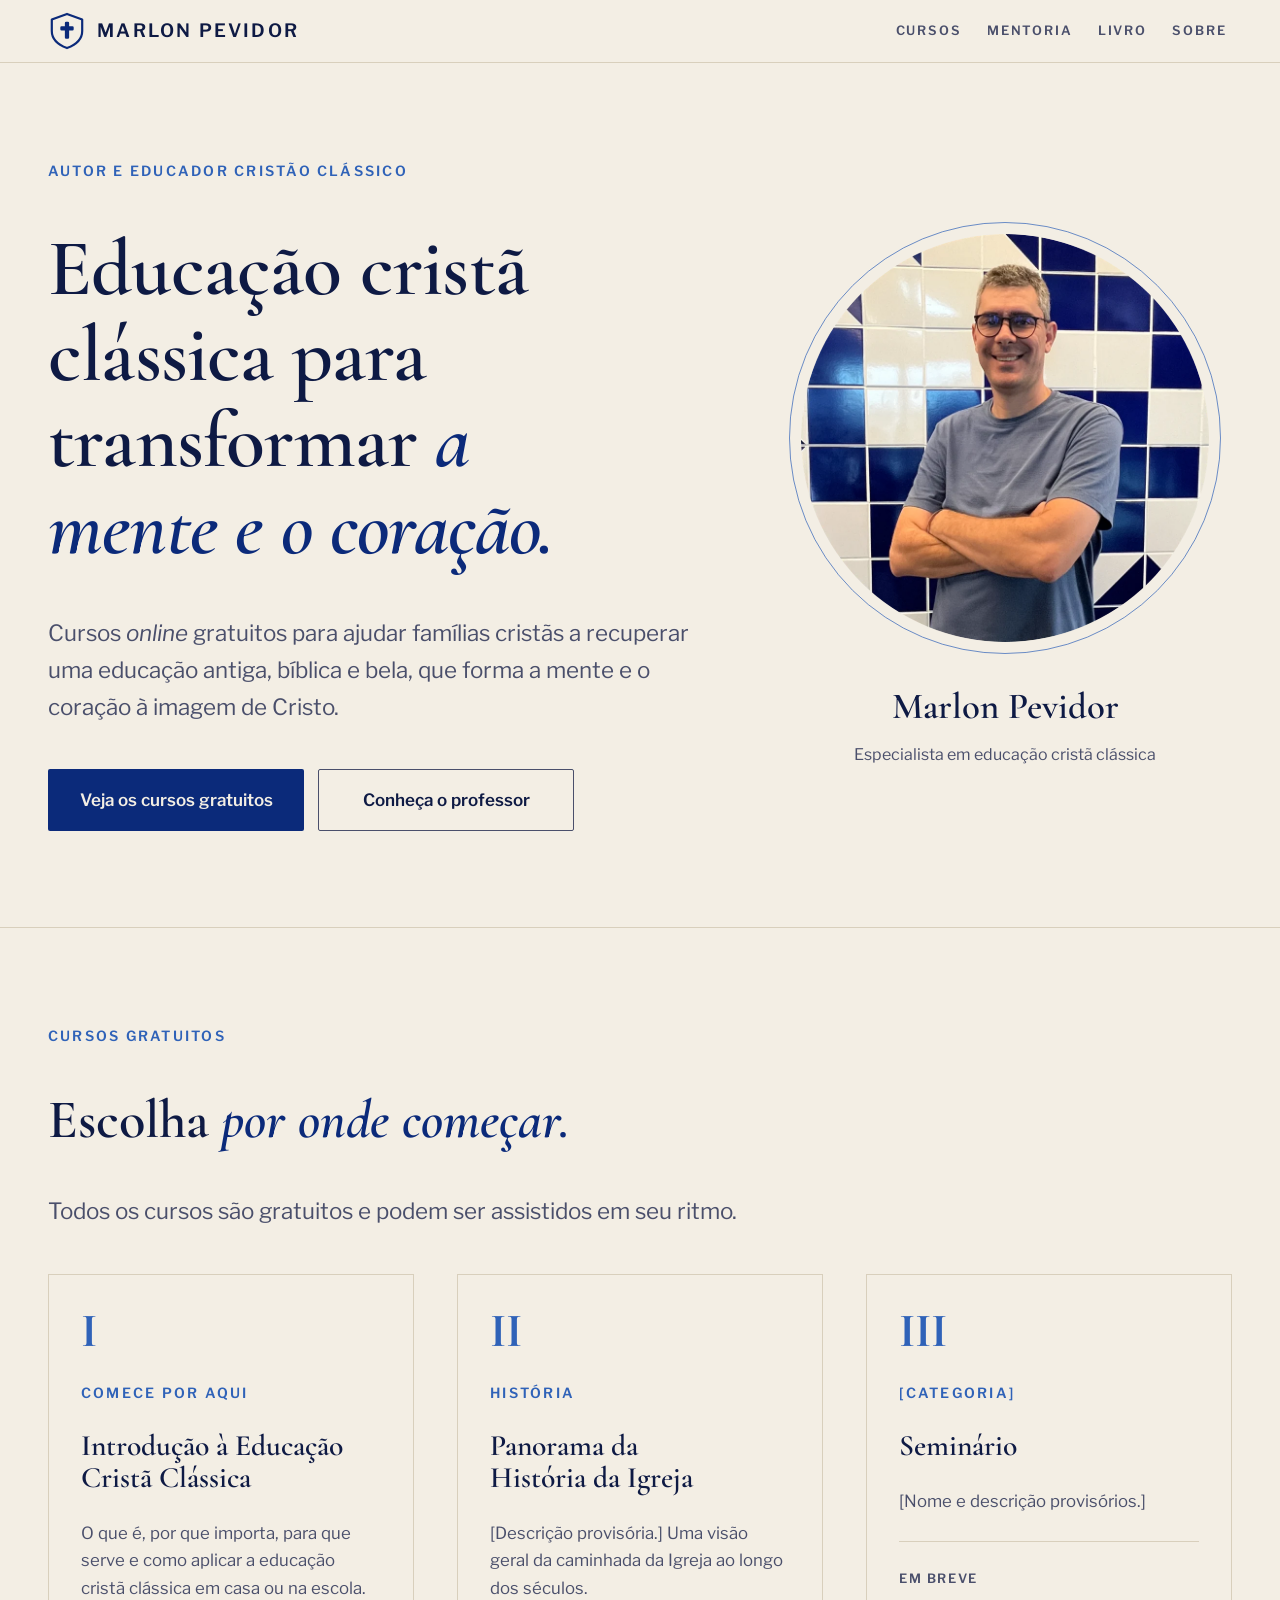
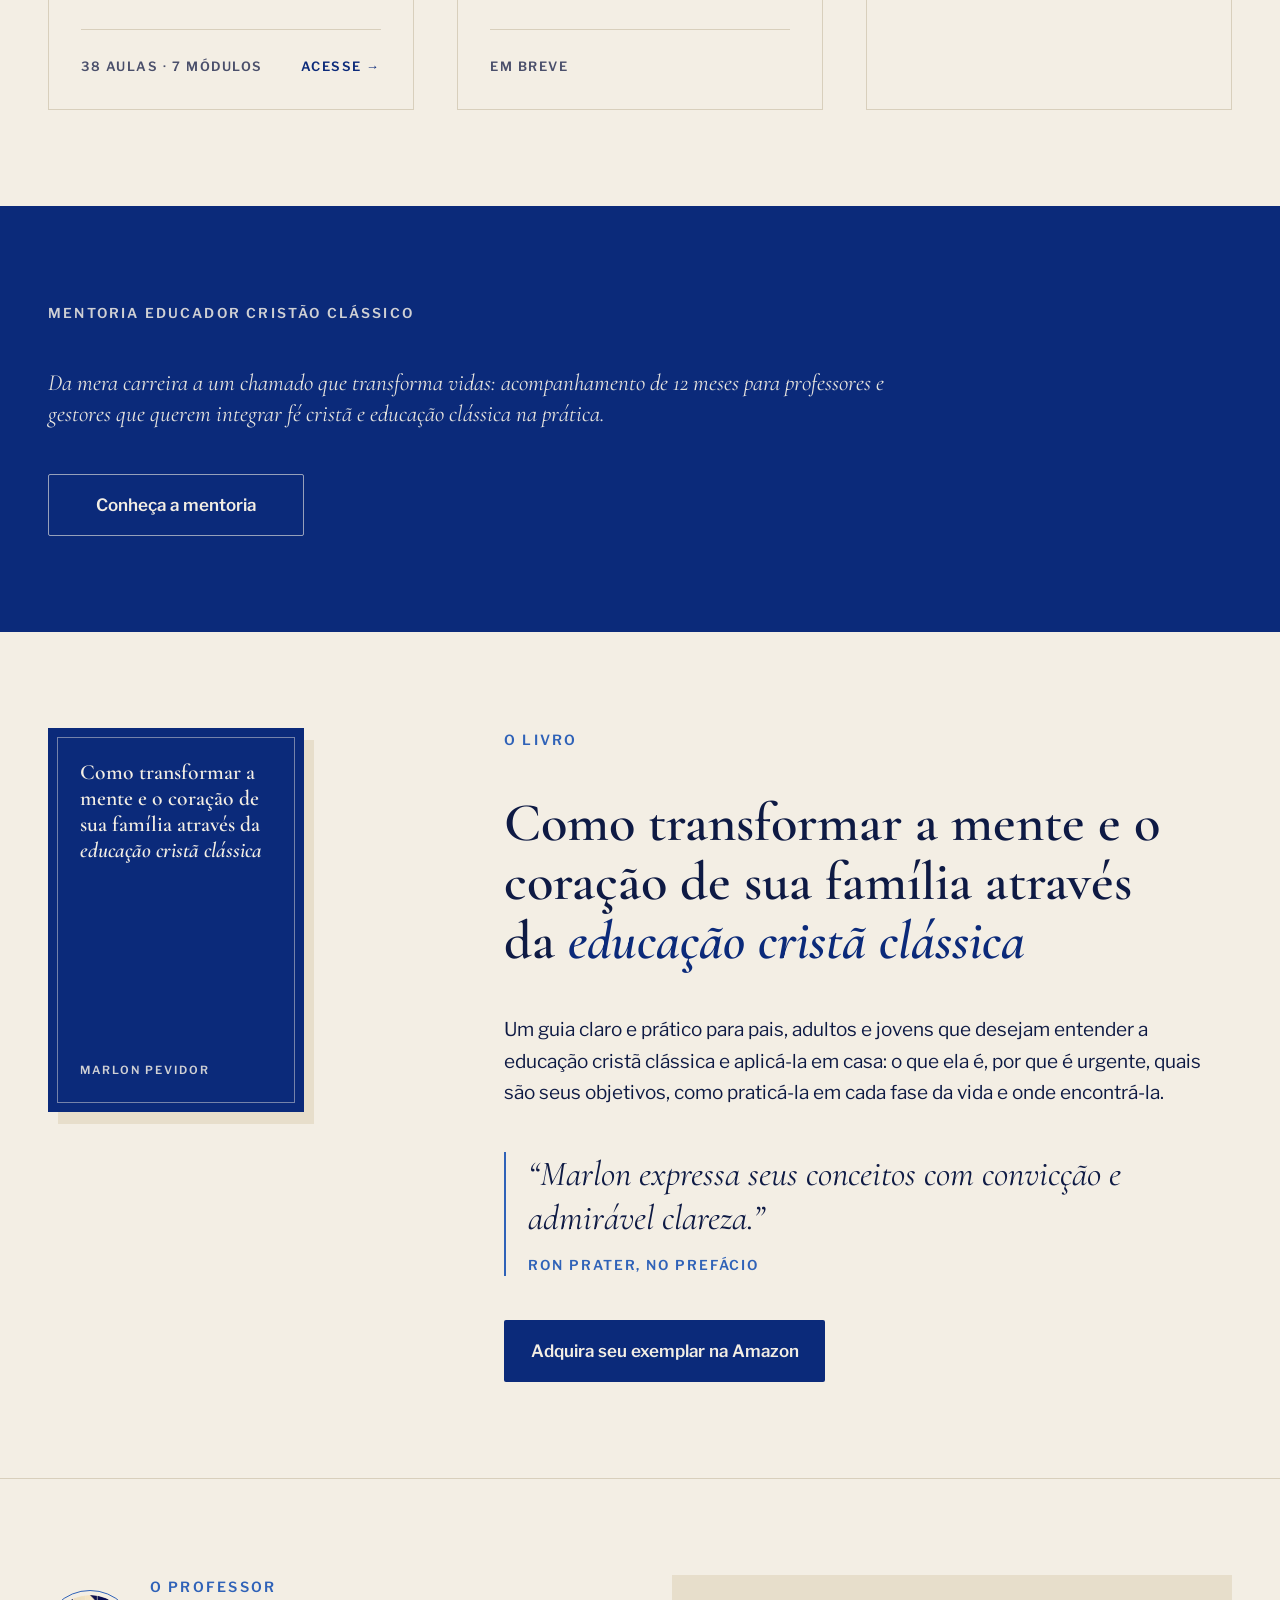
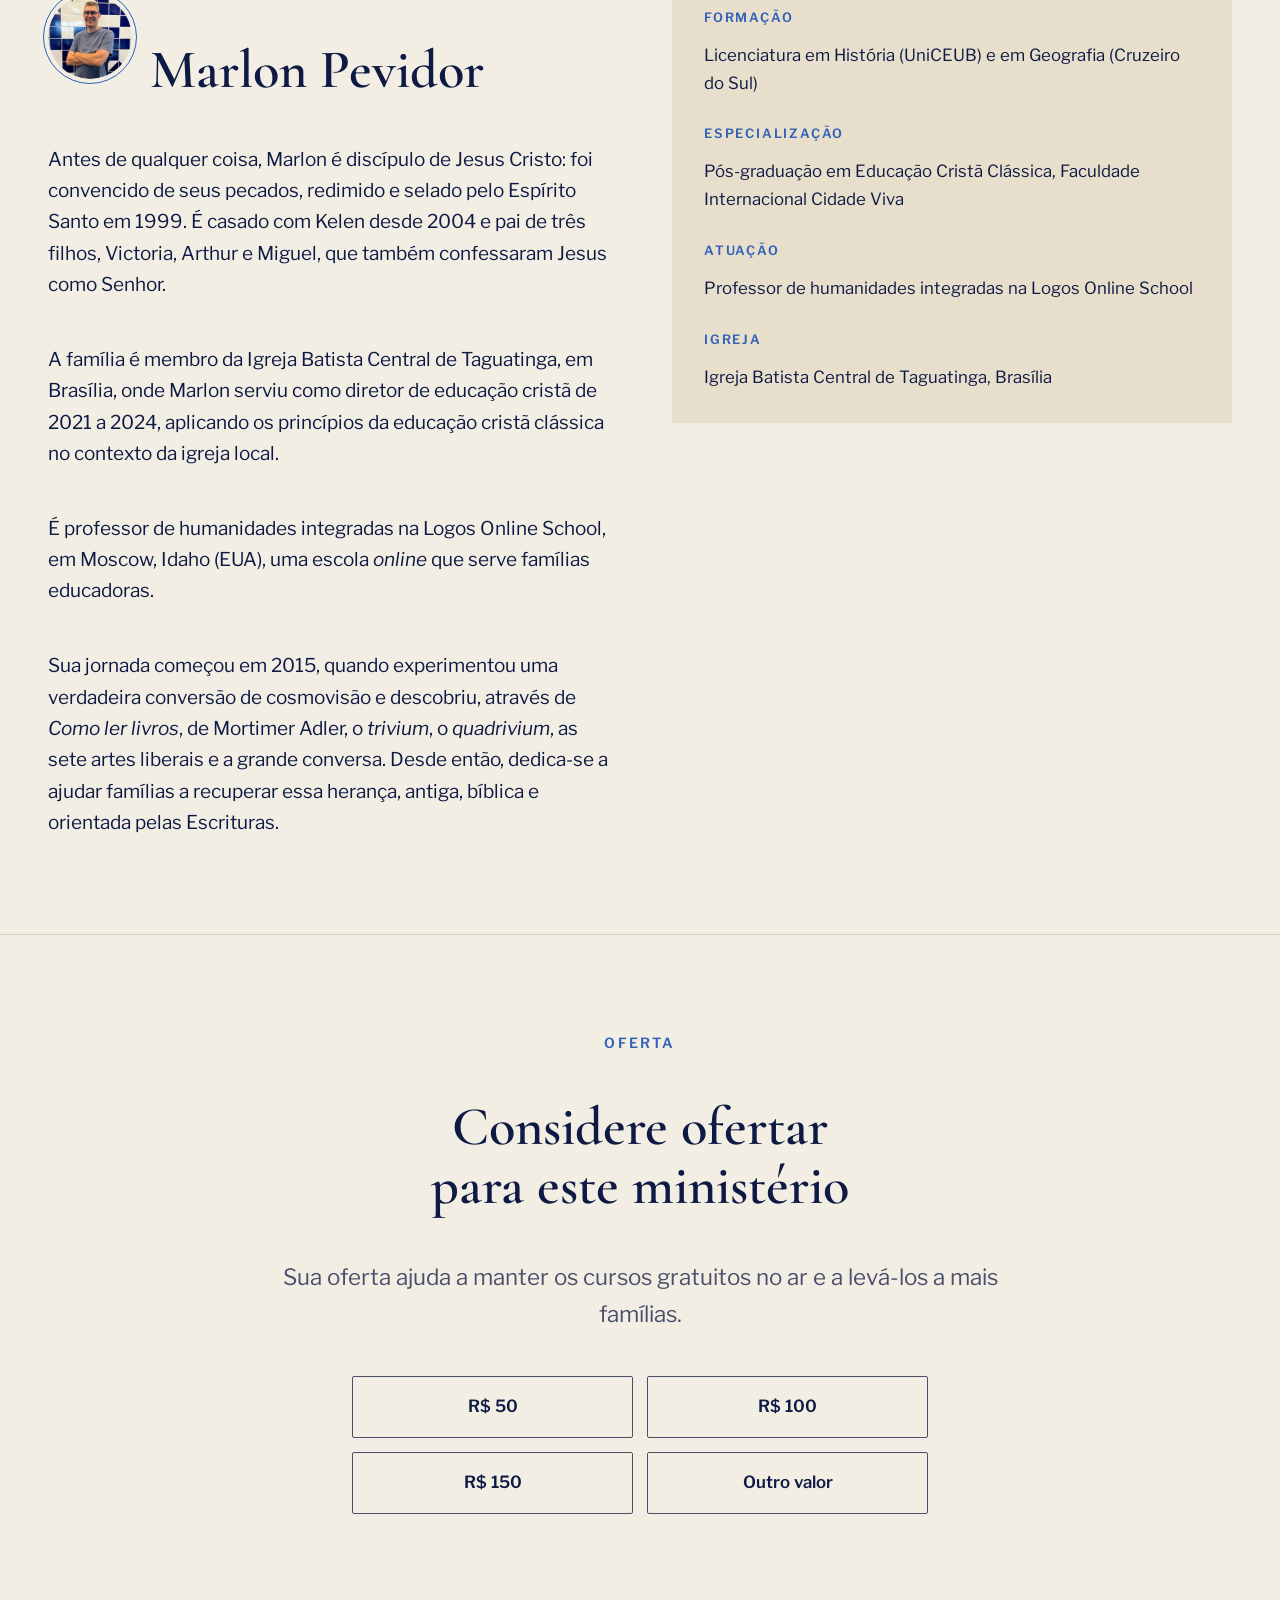
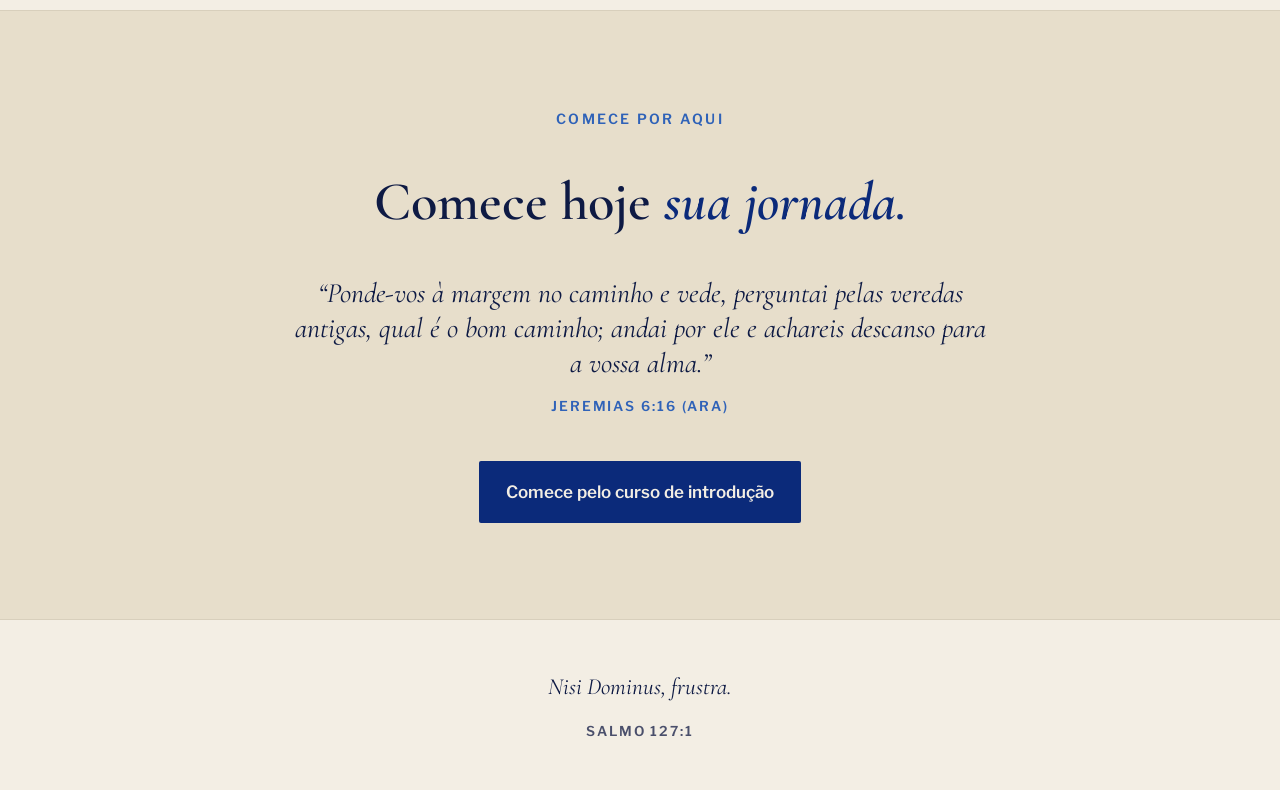
==== commit 3df752ec: "Botões no imperativo e seção do professor do curso igual à da página inicial - Veja os cursos gratui" ====
--- a/index.html
+++ b/index.html
@@ -55,8 +55,8 @@
         <h1>Educação cristã clássica para transformar <em>a mente e o coração.</em></h1>
         <p class="lede">Cursos <em>online</em> gratuitos para ajudar famílias cristãs a recuperar uma educação antiga, bíblica e bela, que forma a mente e o coração à imagem de Cristo.</p>
         <div class="actions">
-          <a class="btn btn-primary" href="#cursos">Ver cursos gratuitos</a>
-          <a class="btn btn-ghost" href="#professor">Conhecer o professor</a>
+          <a class="btn btn-primary" href="#cursos">Veja os cursos gratuitos</a>
+          <a class="btn btn-ghost" href="#professor">Conheça o professor</a>
         </div>
       </div>
       <figure class="portrait">
@@ -82,7 +82,7 @@
           <p class="caps">Comece por aqui</p>
           <h3>Introdução à Educação Cristã Clássica</h3>
           <p>O que é, por que importa, para que serve e como aplicar a educação cristã clássica em casa ou na escola.</p>
-          <div class="go"><span>38 aulas · 7 módulos</span><span>Acessar →</span></div>
+          <div class="go"><span>38 aulas · 7 módulos</span><span>Acesse →</span></div>
         </a>
         <div class="pillar">
           <span class="numeral" aria-hidden="true">II</span>
@@ -106,7 +106,7 @@
     <div class="wrap">
       <span class="label">Mentoria Educador Cristão Clássico</span>
       <p class="note">Da mera carreira a um chamado que transforma vidas: acompanhamento de 12 meses para professores e gestores que querem integrar fé cristã e educação clássica na prática.</p>
-      <div class="actions"><a class="btn btn-ghost band-btn" href="mentoria/">Conhecer a mentoria</a></div>
+      <div class="actions"><a class="btn btn-ghost band-btn" href="mentoria/">Conheça a mentoria</a></div>
     </div>
   </section>
 
@@ -165,9 +165,9 @@
         <div class="pix-resultado" hidden>
           <p class="pix-titulo"></p>
           <div class="pix-qr"></div>
-          <p class="pix-ajuda">No celular: toque em <strong>Copiar código Pix</strong>, abra o <em>app</em> de seu banco, vá em <strong>Pix → Copia e Cola</strong> e cole. No computador: escaneie o <em>QR Code</em> com o <em>app</em> do banco.</p>
+          <p class="pix-ajuda">No celular: toque em <strong>Copie o código Pix</strong>, abra o <em>app</em> de seu banco, vá em <strong>Pix → Copia e Cola</strong> e cole. No computador: escaneie o <em>QR Code</em> com o <em>app</em> do banco.</p>
           <textarea readonly aria-label="Código Pix copia e cola"></textarea>
-          <button type="button" class="btn btn-primary pix-copiar">Copiar código Pix</button>
+          <button type="button" class="btn btn-primary pix-copiar">Copie o código Pix</button>
         </div>
       </div>
     </div>
@@ -181,7 +181,7 @@
         <p>“Ponde-vos à margem no caminho e vede, perguntai pelas veredas antigas, qual é o bom caminho; andai por ele e achareis descanso para a vossa alma.”</p>
         <cite>Jeremias 6:16 (ARA)</cite>
       </blockquote>
-      <div class="actions"><a class="btn btn-primary" href="iecc/">Começar pelo curso de introdução</a></div>
+      <div class="actions"><a class="btn btn-primary" href="iecc/">Comece pelo curso de introdução</a></div>
     </div>
   </section>
 
--- a/estilo.css
+++ b/estilo.css
@@ -28,7 +28,7 @@
      --tight-gap  dentro de um mesmo bloco (dois botões, valores do Pix, nome + linha de baixo, citação + autor)
      --list-gap   entre itens de uma mesma lista */
   --block-gap: clamp(32px, 3.4vw, 44px);
-  --box-gap: clamp(18px, 2.2vw, 24px);
+  --box-gap: clamp(22px, 2.4vw, 26px);
   --tight-gap: 14px;
   --list-gap: 16px;
 }
